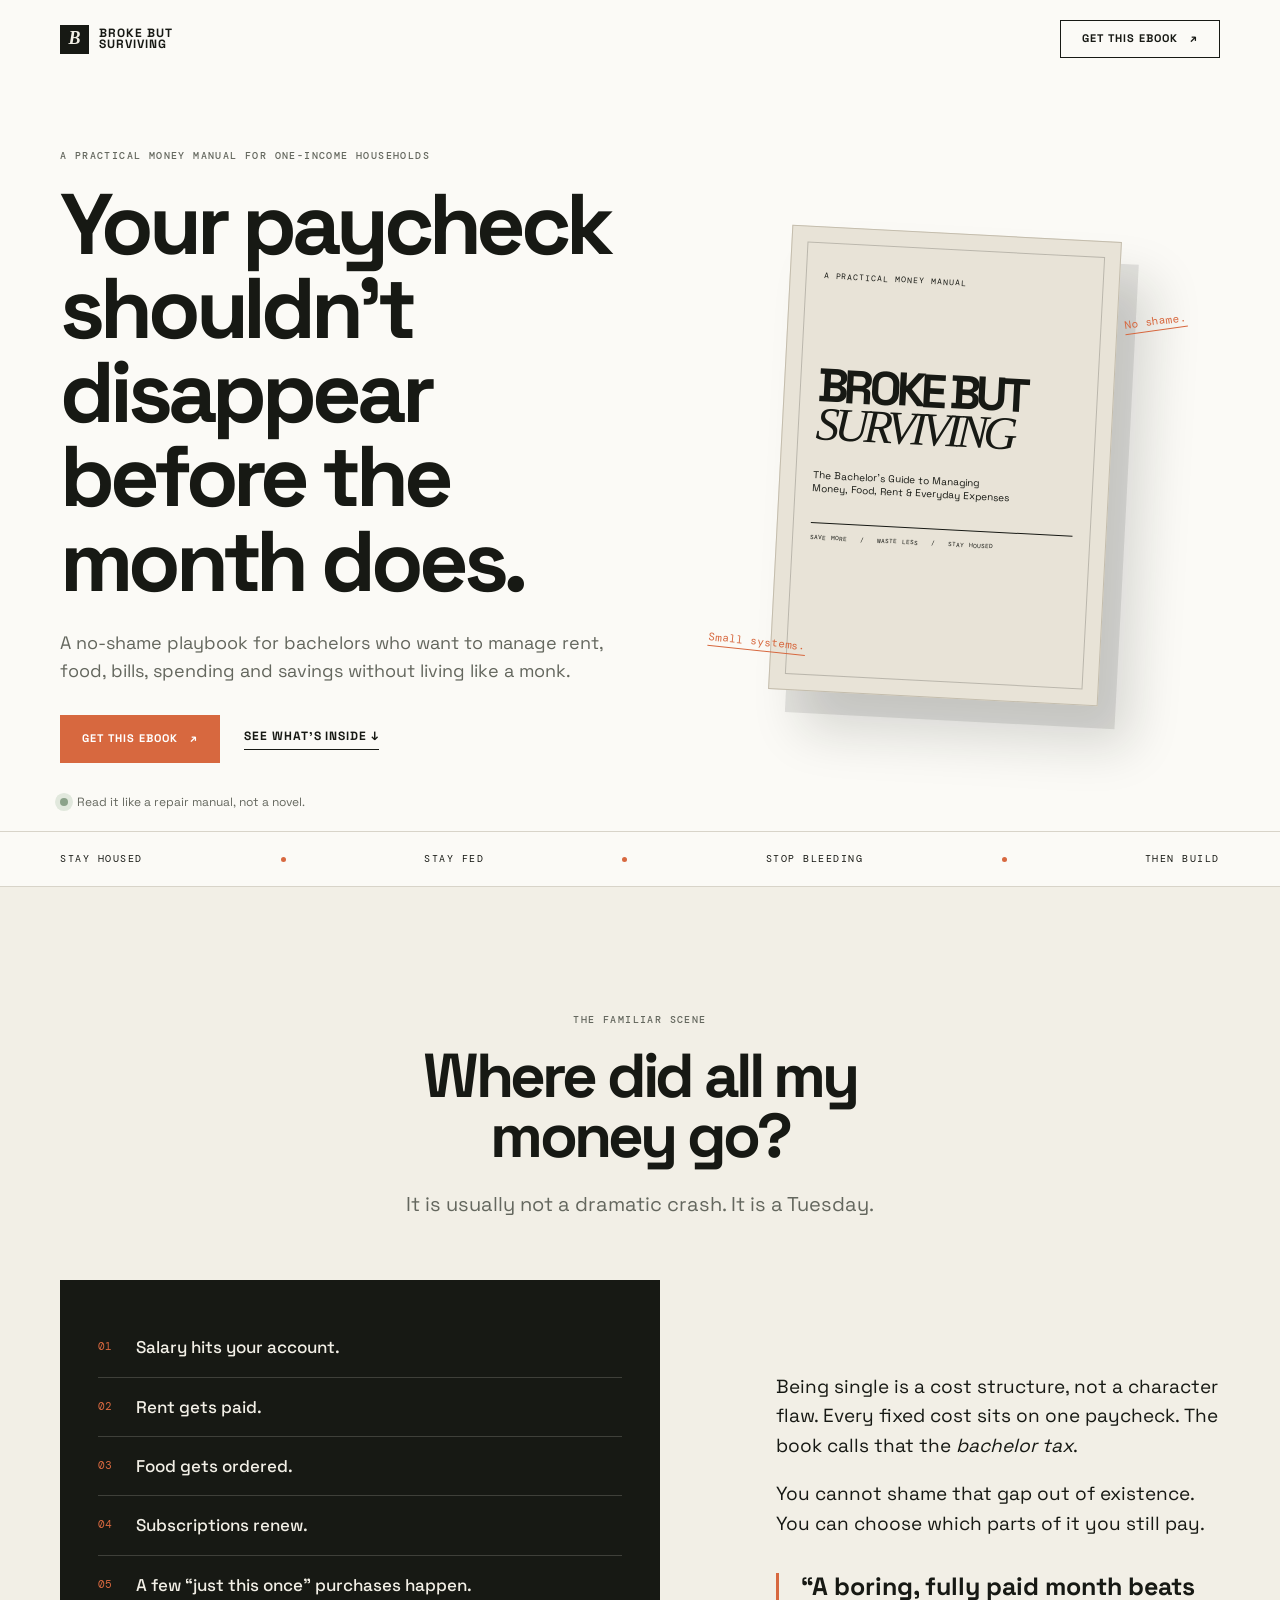
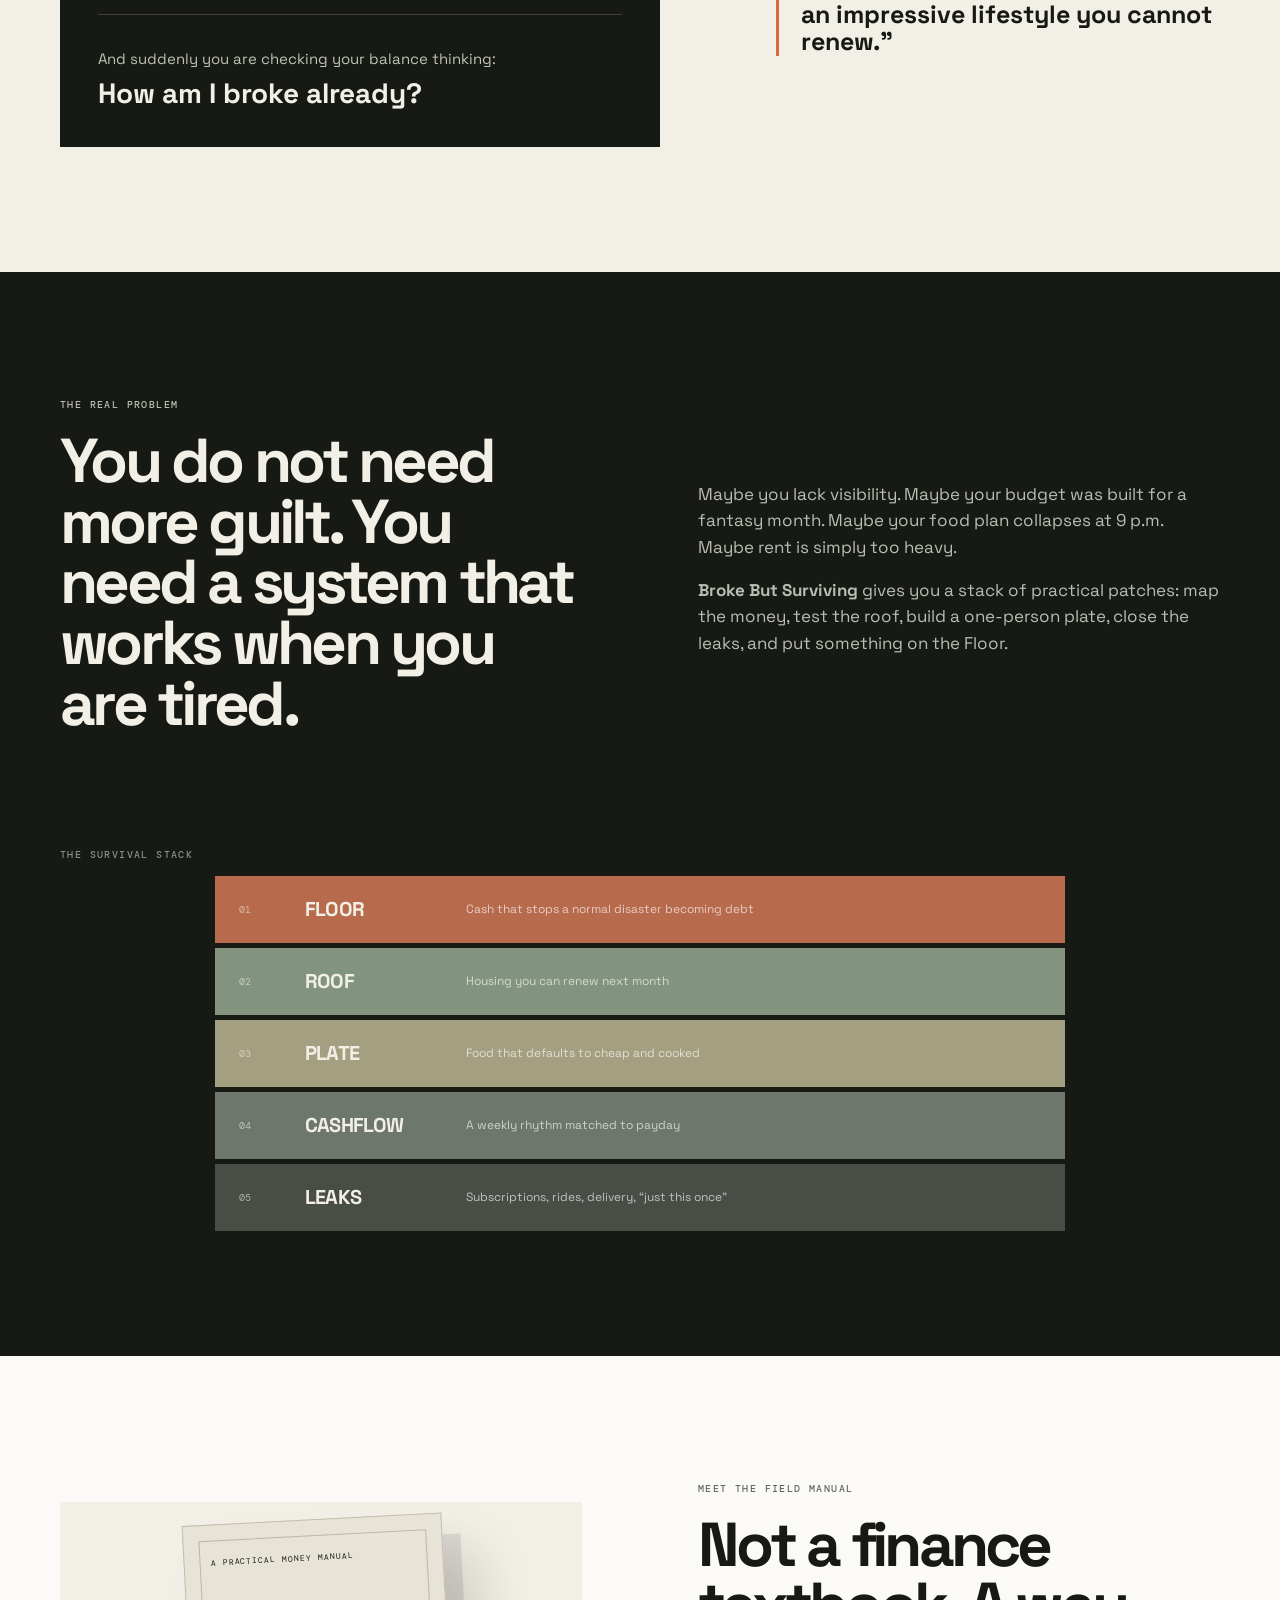
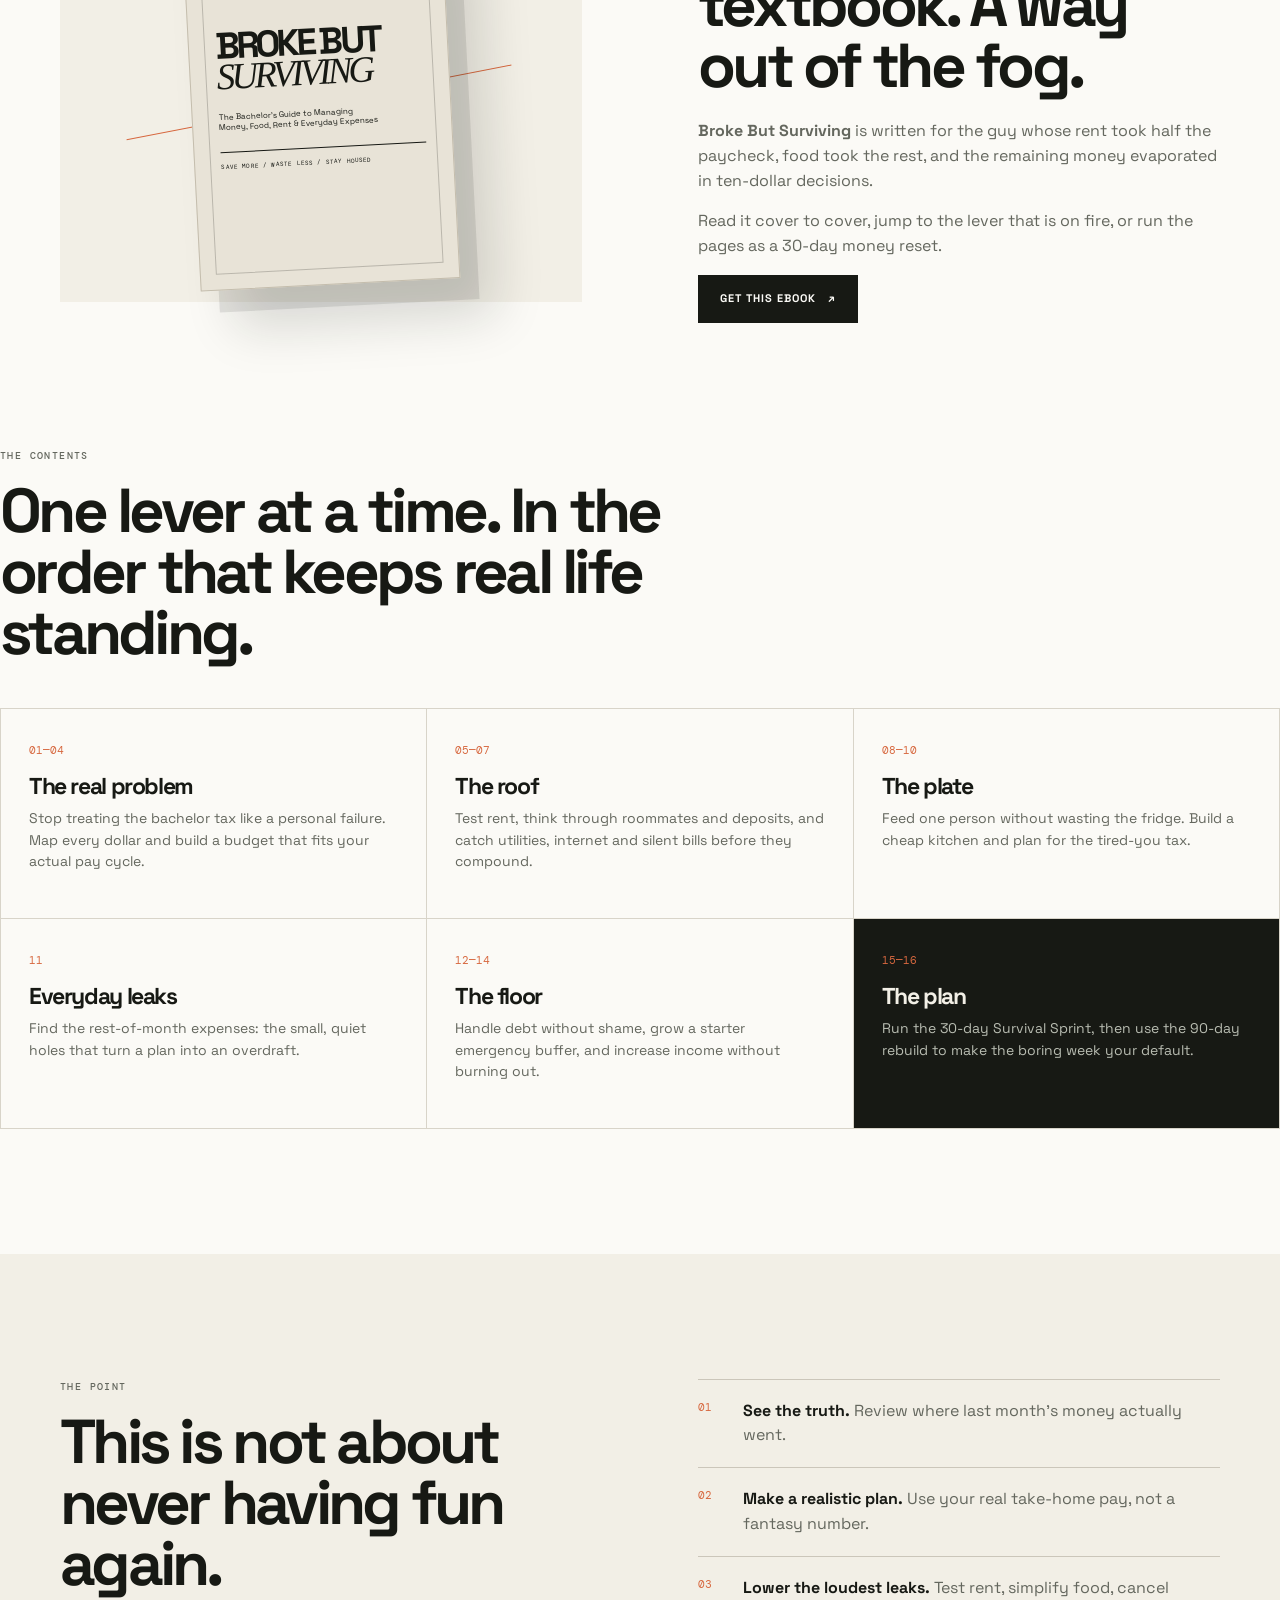
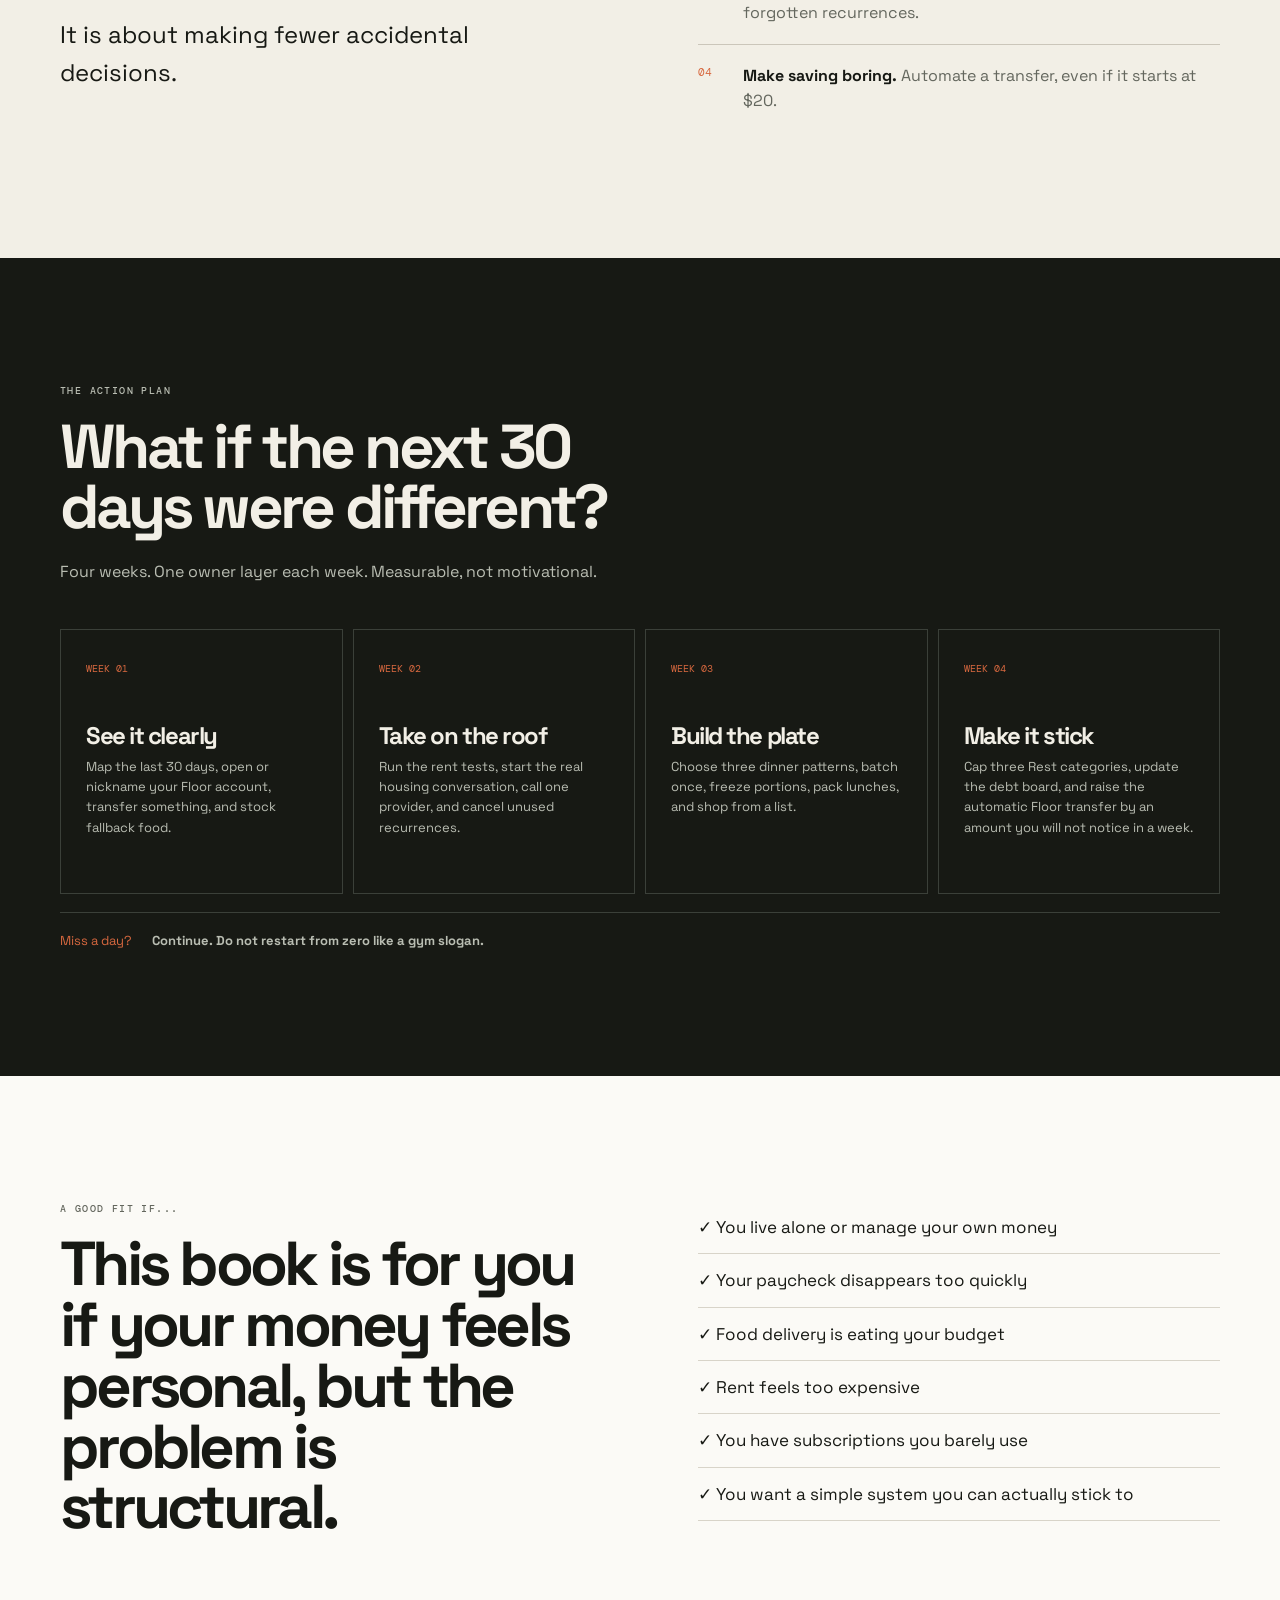
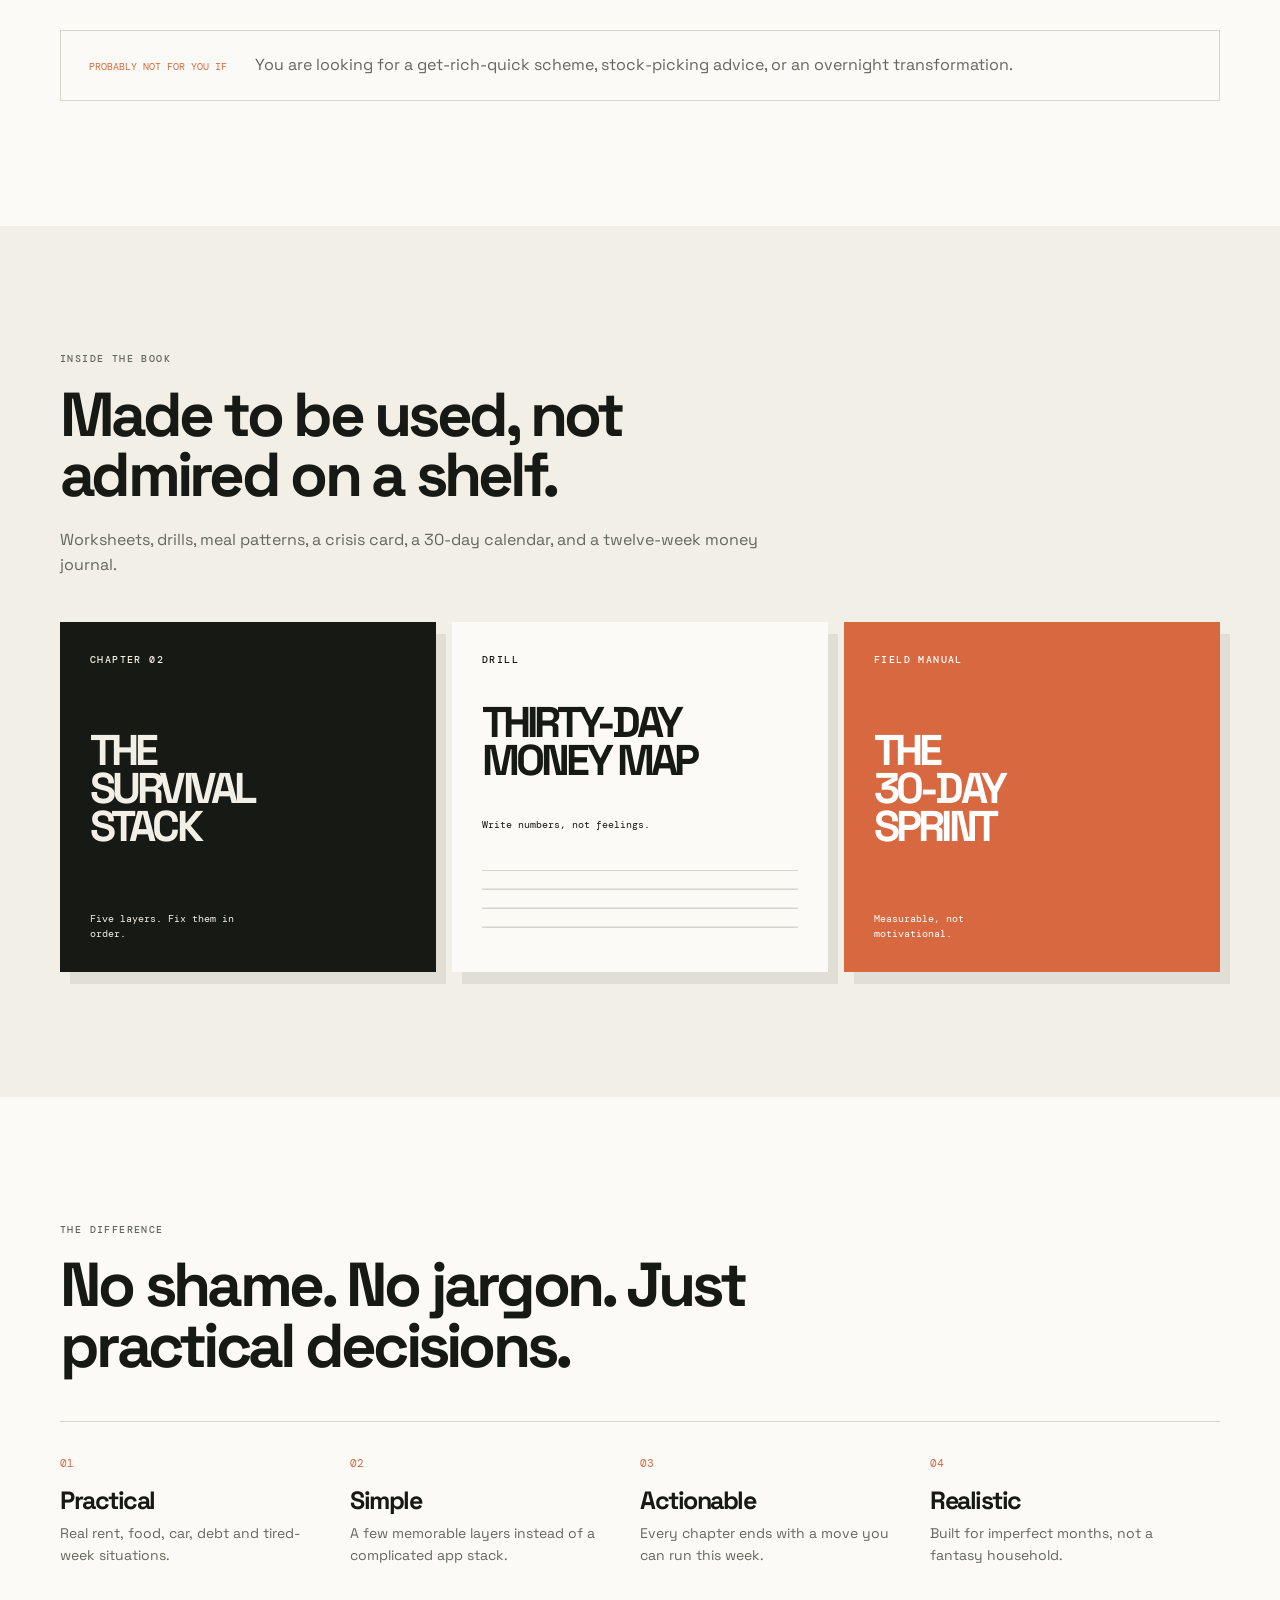
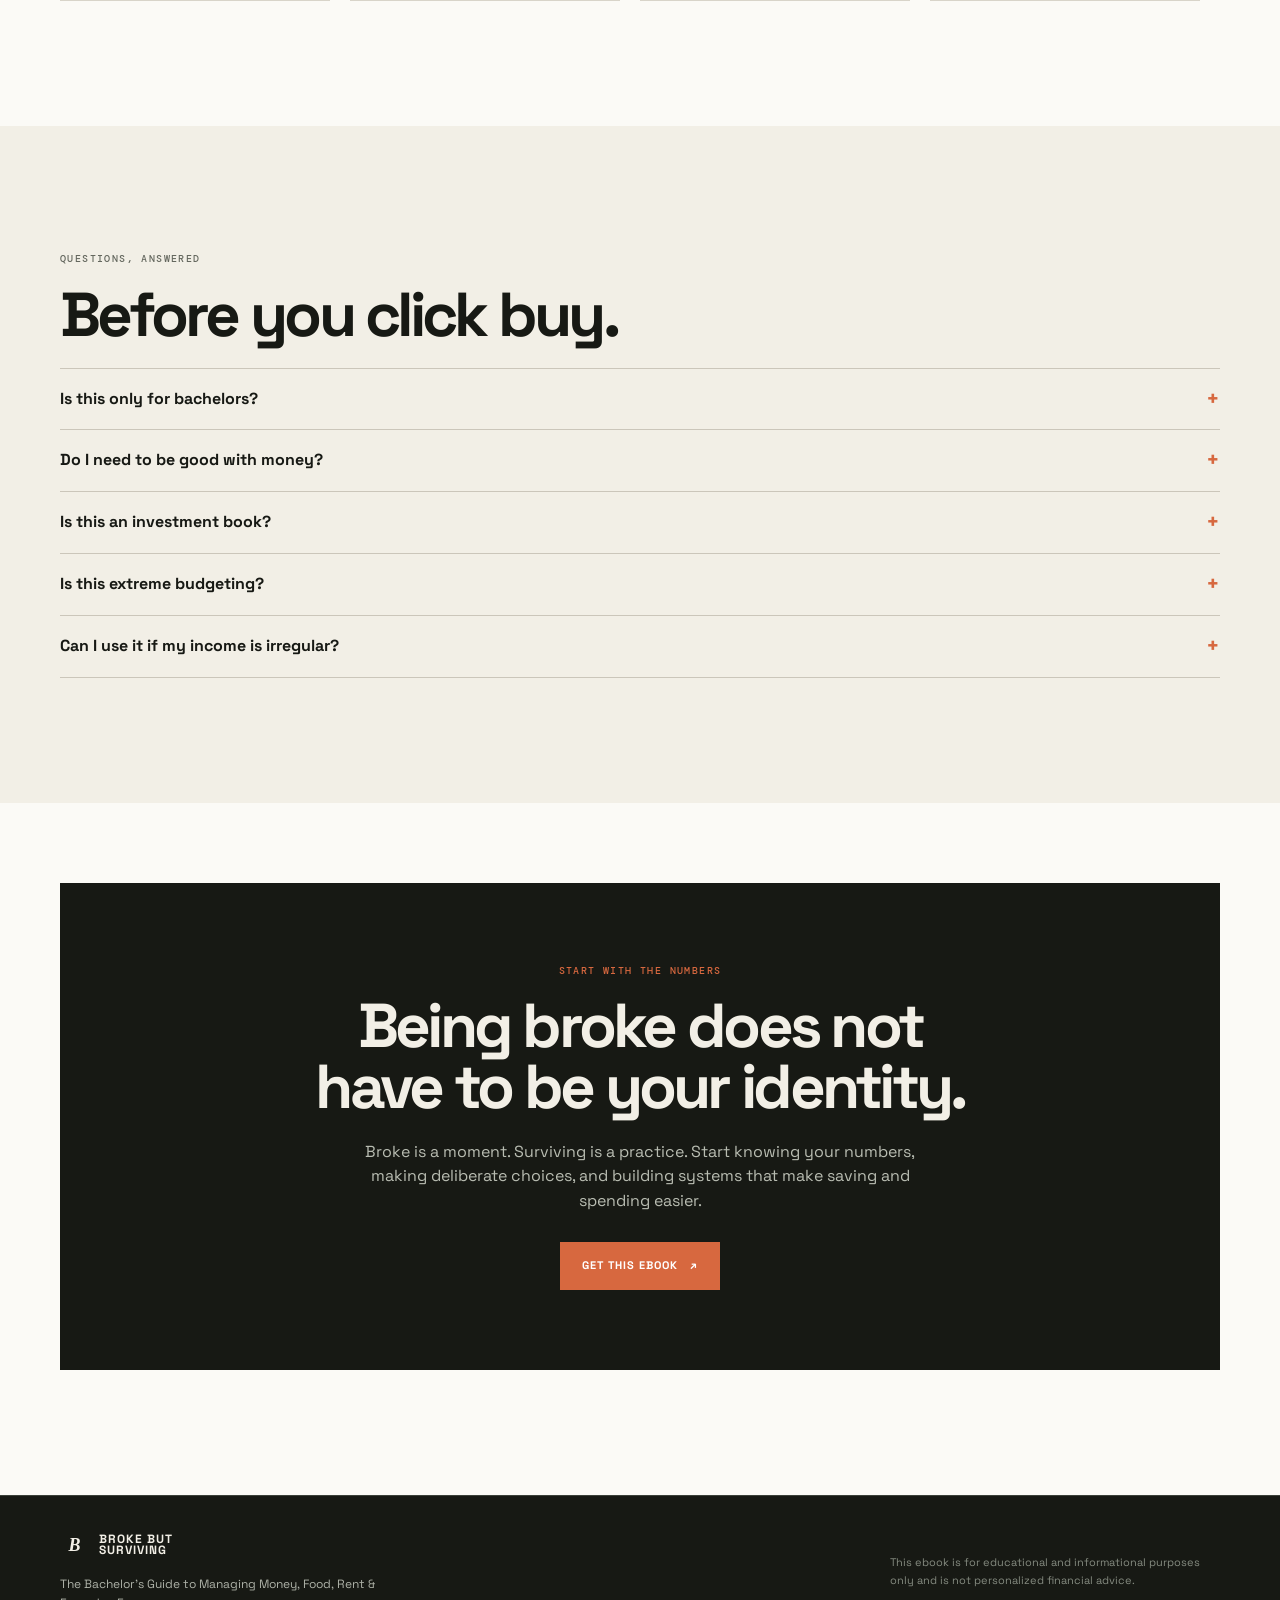
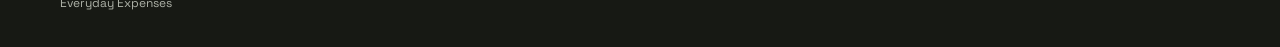
==== index.html @ 757f3dea "Add files via upload" ====
<!doctype html>
<html lang="en">
<head>
  <meta charset="utf-8">
  <meta name="viewport" content="width=device-width, initial-scale=1">
  <title>Broke But Surviving - The Bachelor's Guide to Managing Money</title>
  <meta name="description" content="A practical, no-shame guide to managing rent, food, bills, savings, debt and everyday expenses while living on your own.">
  <meta name="theme-color" content="#161814">
  <link rel="stylesheet" href="style.css">
</head>
<body>
  <a class="skip-link" href="#main">Skip to content</a>
  <header class="site-header">
    <div class="shell nav-wrap">
      <a class="brand" href="#top" aria-label="Broke But Surviving home"><span class="brand-mark">B</span><span>Broke But<br>Surviving</span></a>
      <a class="nav-cta" data-purchase href="PAYMENT_URL_HERE">Get this ebook <span aria-hidden="true">↗</span></a>
    </div>
  </header>

  <main id="main">
    <section class="hero" id="top">
      <div class="shell hero-grid">
        <div class="hero-copy reveal">
          <p class="eyebrow">A practical money manual for one-income households</p>
          <h1>Your paycheck shouldn't disappear before the month does.</h1>
          <p class="hero-lede">A no-shame playbook for bachelors who want to manage rent, food, bills, spending and savings without living like a monk.</p>
          <div class="hero-actions"><a class="button button-primary" data-purchase href="PAYMENT_URL_HERE">Get this ebook <span aria-hidden="true">↗</span></a><a class="text-link" href="#inside">See what's inside <span aria-hidden="true">↓</span></a></div>
          <div class="micro-proof"><span class="dot"></span><span>Read it like a repair manual, not a novel.</span></div>
        </div>
        <div class="hero-art reveal delay-1" aria-label="Broke But Surviving ebook cover mockup">
          <div class="book-cover book-cover-large">
            <div class="cover-kicker">A practical money manual</div><div class="cover-title">BROKE BUT<br><em>SURVIVING</em></div>
            <div class="cover-subtitle">The Bachelor's Guide to Managing<br>Money, Food, Rent & Everyday Expenses</div>
            <div class="cover-rule"></div><div class="cover-footer">SAVE MORE &nbsp; / &nbsp; WASTE LESS &nbsp; / &nbsp; STAY HOUSED</div>
          </div>
          <div class="cover-shadow"></div><span class="art-note note-one">No shame.</span><span class="art-note note-two">Small systems.</span>
        </div>
      </div>
      <div class="hero-ticker"><div class="shell ticker-inner"><span>STAY HOUSED</span><i></i><span>STAY FED</span><i></i><span>STOP BLEEDING</span><i></i><span>THEN BUILD</span></div></div>
    </section>

    <section class="section problem-section" id="problem">
      <div class="shell narrow intro-center reveal"><p class="eyebrow">The familiar scene</p><h2>Where did all my money go?</h2><p>It is usually not a dramatic crash. It is a Tuesday.</p></div>
      <div class="shell problem-grid">
        <div class="scene-card reveal"><div class="scene-line"><span>01</span><strong>Salary hits your account.</strong></div><div class="scene-line"><span>02</span><strong>Rent gets paid.</strong></div><div class="scene-line"><span>03</span><strong>Food gets ordered.</strong></div><div class="scene-line"><span>04</span><strong>Subscriptions renew.</strong></div><div class="scene-line"><span>05</span><strong>A few “just this once” purchases happen.</strong></div><div class="scene-end">And suddenly you are checking your balance thinking:<br><b>How am I broke already?</b></div></div>
        <div class="reveal delay-1 problem-copy"><p>Being single is a cost structure, not a character flaw. Every fixed cost sits on one paycheck. The book calls that the <em>bachelor tax</em>.</p><p>You cannot shame that gap out of existence. You can choose which parts of it you still pay.</p><div class="pull-quote">“A boring, fully paid month beats an impressive lifestyle you cannot renew.”</div></div>
      </div>
    </section>

    <section class="section dark-section">
      <div class="shell two-col align-center"><div class="reveal"><p class="eyebrow accent">The real problem</p><h2>You do not need more guilt. You need a system that works when you are tired.</h2></div><div class="dark-copy reveal delay-1"><p>Maybe you lack visibility. Maybe your budget was built for a fantasy month. Maybe your food plan collapses at 9 p.m. Maybe rent is simply too heavy.</p><p><strong>Broke But Surviving</strong> gives you a stack of practical patches: map the money, test the roof, build a one-person plate, close the leaks, and put something on the Floor.</p></div></div>
      <div class="shell stack-visual reveal"><div class="stack-label">THE SURVIVAL STACK</div><div class="stack-layers"><div class="layer floor"><span>01</span><b>FLOOR</b><small>Cash that stops a normal disaster becoming debt</small></div><div class="layer roof"><span>02</span><b>ROOF</b><small>Housing you can renew next month</small></div><div class="layer plate"><span>03</span><b>PLATE</b><small>Food that defaults to cheap and cooked</small></div><div class="layer cashflow"><span>04</span><b>CASHFLOW</b><small>A weekly rhythm matched to payday</small></div><div class="layer leaks"><span>05</span><b>LEAKS</b><small>Subscriptions, rides, delivery, “just this once”</small></div></div></div>
    </section>

    <section class="section product-section" id="inside">
      <div class="shell two-col product-intro"><div class="book-stage reveal"><div class="book-cover book-cover-medium"><div class="cover-kicker">A practical money manual</div><div class="cover-title">BROKE BUT<br><em>SURVIVING</em></div><div class="cover-subtitle">The Bachelor's Guide to Managing<br>Money, Food, Rent & Everyday Expenses</div><div class="cover-rule"></div><div class="cover-footer">SAVE MORE / WASTE LESS / STAY HOUSED</div></div></div><div class="reveal delay-1"><p class="eyebrow">Meet the field manual</p><h2>Not a finance textbook. A way out of the fog.</h2><p><strong>Broke But Surviving</strong> is written for the guy whose rent took half the paycheck, food took the rest, and the remaining money evaporated in ten-dollar decisions.</p><p>Read it cover to cover, jump to the lever that is on fire, or run the pages as a 30-day money reset.</p><a class="button button-dark" data-purchase href="PAYMENT_URL_HERE">Get this ebook <span aria-hidden="true">↗</span></a></div></div>
      <div class="section-head reveal"><p class="eyebrow">The contents</p><h2>One lever at a time. In the order that keeps real life standing.</h2></div>
      <div class="chapter-grid">
        <article class="chapter-card reveal"><span>01—04</span><h3>The real problem</h3><p>Stop treating the bachelor tax like a personal failure. Map every dollar and build a budget that fits your actual pay cycle.</p></article>
        <article class="chapter-card reveal delay-1"><span>05—07</span><h3>The roof</h3><p>Test rent, think through roommates and deposits, and catch utilities, internet and silent bills before they compound.</p></article>
        <article class="chapter-card reveal"><span>08—10</span><h3>The plate</h3><p>Feed one person without wasting the fridge. Build a cheap kitchen and plan for the tired-you tax.</p></article>
        <article class="chapter-card reveal delay-1"><span>11</span><h3>Everyday leaks</h3><p>Find the rest-of-month expenses: the small, quiet holes that turn a plan into an overdraft.</p></article>
        <article class="chapter-card reveal"><span>12—14</span><h3>The floor</h3><p>Handle debt without shame, grow a starter emergency buffer, and increase income without burning out.</p></article>
        <article class="chapter-card chapter-card-highlight reveal delay-1"><span>15—16</span><h3>The plan</h3><p>Run the 30-day Survival Sprint, then use the 90-day rebuild to make the boring week your default.</p></article>
      </div>
    </section>

    <section class="section value-section">
      <div class="shell two-col"><div class="reveal"><p class="eyebrow">The point</p><h2>This is not about never having fun again.</h2><p class="large-copy">It is about making fewer accidental decisions.</p></div><div class="value-list reveal delay-1"><div><span>01</span><p><b>See the truth.</b> Review where last month’s money actually went.</p></div><div><span>02</span><p><b>Make a realistic plan.</b> Use your real take-home pay, not a fantasy number.</p></div><div><span>03</span><p><b>Lower the loudest leaks.</b> Test rent, simplify food, cancel forgotten recurrences.</p></div><div><span>04</span><p><b>Make saving boring.</b> Automate a transfer, even if it starts at $20.</p></div></div></div>
    </section>

    <section class="section sprint-section" id="sprint"><div class="shell"><div class="section-head light reveal"><p class="eyebrow accent">The action plan</p><h2>What if the next 30 days were different?</h2><p>Four weeks. One owner layer each week. Measurable, not motivational.</p></div><div class="sprint-grid"><div class="sprint-card reveal"><span>WEEK 01</span><h3>See it clearly</h3><p>Map the last 30 days, open or nickname your Floor account, transfer something, and stock fallback food.</p></div><div class="sprint-card reveal delay-1"><span>WEEK 02</span><h3>Take on the roof</h3><p>Run the rent tests, start the real housing conversation, call one provider, and cancel unused recurrences.</p></div><div class="sprint-card reveal"><span>WEEK 03</span><h3>Build the plate</h3><p>Choose three dinner patterns, batch once, freeze portions, pack lunches, and shop from a list.</p></div><div class="sprint-card reveal delay-1"><span>WEEK 04</span><h3>Make it stick</h3><p>Cap three Rest categories, update the debt board, and raise the automatic Floor transfer by an amount you will not notice in a week.</p></div></div><div class="sprint-footer reveal"><span>Miss a day?</span><b>Continue. Do not restart from zero like a gym slogan.</b></div></div></section>

    <section class="section audience-section"><div class="shell two-col"><div class="reveal"><p class="eyebrow">A good fit if...</p><h2>This book is for you if your money feels personal, but the problem is structural.</h2></div><div class="check-list reveal delay-1"><p>✓ You live alone or manage your own money</p><p>✓ Your paycheck disappears too quickly</p><p>✓ Food delivery is eating your budget</p><p>✓ Rent feels too expensive</p><p>✓ You have subscriptions you barely use</p><p>✓ You want a simple system you can actually stick to</p></div></div><div class="shell not-for reveal"><span>Probably not for you if</span><p>You are looking for a get-rich-quick scheme, stock-picking advice, or an overnight transformation.</p></div></section>

    <section class="section showcase-section"><div class="shell"><div class="section-head reveal"><p class="eyebrow">Inside the book</p><h2>Made to be used, not admired on a shelf.</h2><p>Worksheets, drills, meal patterns, a crisis card, a 30-day calendar, and a twelve-week money journal.</p></div><div class="page-preview-grid"><div class="page-preview preview-dark reveal"><span class="preview-label">CHAPTER 02</span><strong>THE<br>SURVIVAL<br>STACK</strong><small>Five layers. Fix them in order.</small></div><div class="page-preview preview-cream reveal delay-1"><span class="preview-label">DRILL</span><strong>THIRTY-DAY<br>MONEY MAP</strong><small>Write numbers, not feelings.</small><div class="fake-lines"></div></div><div class="page-preview preview-orange reveal"><span class="preview-label">FIELD MANUAL</span><strong>THE<br>30-DAY<br>SPRINT</strong><small>Measurable, not motivational.</small></div></div></div></section>

    <section class="section difference-section"><div class="shell"><div class="section-head reveal"><p class="eyebrow">The difference</p><h2>No shame. No jargon. Just practical decisions.</h2></div><div class="difference-grid"><div class="difference-card reveal"><span>01</span><h3>Practical</h3><p>Real rent, food, car, debt and tired-week situations.</p></div><div class="difference-card reveal delay-1"><span>02</span><h3>Simple</h3><p>A few memorable layers instead of a complicated app stack.</p></div><div class="difference-card reveal"><span>03</span><h3>Actionable</h3><p>Every chapter ends with a move you can run this week.</p></div><div class="difference-card reveal delay-1"><span>04</span><h3>Realistic</h3><p>Built for imperfect months, not a fantasy household.</p></div></div></div></section>

    <section class="section faq-section" id="faq"><div class="shell faq-grid"><div class="reveal"><p class="eyebrow">Questions, answered</p><h2>Before you click buy.</h2></div><div class="faq-list reveal delay-1"><details><summary>Is this only for bachelors?</summary><p>The title is for the reader who asked for that frame, but the math is for anyone managing one income and one-person food waste.</p></details><details><summary>Do I need to be good with money?</summary><p>No. The book starts with the opposite assumption: you need visibility, a workable system, and a few repeatable moves.</p></details><details><summary>Is this an investment book?</summary><p>No. It focuses on everyday money management: housing, food, cashflow, debt, savings and practical income levers.</p></details><details><summary>Is this extreme budgeting?</summary><p>No. The goal is not to become a monk. It is to stop bleeding money and build a boring, fully paid month.</p></details><details><summary>Can I use it if my income is irregular?</summary><p>The book includes a method for mapping the last 90 days and budgeting the next month on the lowest of those months.</p></details></div></div></section>

    <section class="section final-cta"><div class="shell final-box reveal"><p class="eyebrow accent">Start with the numbers</p><h2>Being broke does not have to be your identity.</h2><p>Broke is a moment. Surviving is a practice. Start knowing your numbers, making deliberate choices, and building systems that make saving and spending easier.</p><a class="button button-primary" data-purchase href="PAYMENT_URL_HERE">Get this ebook <span aria-hidden="true">↗</span></a></div></section>
  </main>
  <footer class="site-footer"><div class="shell footer-inner"><div><div class="brand footer-brand"><span class="brand-mark">B</span><span>Broke But<br>Surviving</span></div><p>The Bachelor's Guide to Managing Money, Food, Rent & Everyday Expenses</p></div><p class="disclaimer">This ebook is for educational and informational purposes only and is not personalized financial advice.</p></div></footer>
  <div class="mobile-buy"><a data-purchase href="PAYMENT_URL_HERE">Get this ebook <span aria-hidden="true">↗</span></a></div>
  <script src="script.js"></script>
</body>
</html>
---- style.css ----
@import url('https://fonts.googleapis.com/css2?family=DM+Mono:wght@400;500&family=Space+Grotesk:wght@400;500;600;700&display=swap');
:root{--ink:#171914;--muted:#64675e;--cream:#f2efe6;--paper:#fbfaf6;--orange:#d7683f;--green:#8ba28a;--line:#d8d4c9;--max:1160px}*{box-sizing:border-box}html{scroll-behavior:smooth}body{margin:0;background:var(--paper);color:var(--ink);font-family:'Space Grotesk',Arial,sans-serif;line-height:1.55;overflow-x:hidden}a{color:inherit;text-decoration:none}.shell{width:min(var(--max),calc(100% - 40px));margin:auto}.narrow{max-width:800px}.site-header{position:relative;z-index:10;padding:20px 0;background:var(--paper)}.nav-wrap,.footer-inner{display:flex;align-items:center;justify-content:space-between;gap:20px}.brand{display:inline-flex;align-items:center;gap:10px;font-weight:700;font-size:12px;line-height:.95;letter-spacing:.08em;text-transform:uppercase}.brand-mark{display:grid;place-items:center;width:29px;height:29px;background:var(--ink);color:var(--cream);font-family:Georgia,serif;font-size:18px;font-style:italic;letter-spacing:0}.nav-cta,.button{display:inline-flex;align-items:center;justify-content:center;gap:12px;border:1px solid var(--ink);font-weight:700;text-transform:uppercase;letter-spacing:.09em;font-size:11px;min-height:48px;padding:0 21px;transition:transform .2s,background .2s,color .2s}.nav-cta:hover,.button:hover{transform:translateY(-2px)}.nav-cta{min-height:38px}.button-primary{background:var(--orange);border-color:var(--orange);color:#fff}.button-dark{background:var(--ink);color:var(--paper);border-color:var(--ink)}.text-link{font-size:12px;font-weight:700;text-transform:uppercase;letter-spacing:.08em;border-bottom:1px solid var(--ink);padding-bottom:4px}.eyebrow,.preview-label,.stack-label{font-family:'DM Mono',monospace;text-transform:uppercase;letter-spacing:.14em;font-size:10px;font-weight:500}.eyebrow{color:var(--muted);margin:0 0 18px}.accent{color:var(--orange)}h1,h2,h3,p{margin-top:0}h1,h2,h3{font-weight:700;letter-spacing:-.06em;line-height:.98}h1{font-size:clamp(48px,7vw,86px);max-width:730px;margin-bottom:26px}h2{font-size:clamp(36px,5vw,62px);margin-bottom:22px}h3{font-size:23px;margin:14px 0 10px}p{color:var(--muted)}.hero{padding:70px 0 0;background:var(--paper)}.hero-grid{display:grid;grid-template-columns:1.05fr .95fr;align-items:center;min-height:625px}.hero-lede{font-size:18px;max-width:560px;margin-bottom:30px}.hero-actions{display:flex;align-items:center;gap:24px;flex-wrap:wrap}.micro-proof{display:flex;align-items:center;gap:9px;margin-top:30px;color:var(--muted);font-size:12px}.dot{width:8px;height:8px;background:var(--green);border-radius:50%;box-shadow:0 0 0 5px #e1e8dd}.hero-art{position:relative;min-height:520px;display:grid;place-items:center}.book-cover{position:relative;overflow:hidden;background:#e8e3d7;color:var(--ink);box-shadow:18px 22px 0 rgba(23,25,20,.1),34px 39px 50px rgba(23,25,20,.15);border:1px solid #c4bdad}.book-cover:before{content:"";position:absolute;inset:15px;border:1px solid rgba(23,25,20,.22);pointer-events:none}.book-cover-large{width:330px;height:465px;padding:42px 33px;transform:rotate(3deg)}.book-cover-medium{width:260px;height:366px;padding:31px 26px;transform:rotate(-3deg)}.cover-kicker{font-family:'DM Mono',monospace;text-transform:uppercase;font-size:8px;letter-spacing:.12em}.cover-title{font-weight:700;font-size:47px;line-height:.8;letter-spacing:-.1em;margin-top:86px}.book-cover-medium .cover-title{font-size:37px;margin-top:64px}.cover-title em{font-family:Georgia,serif;font-weight:400;letter-spacing:-.1em}.cover-subtitle{font-size:10px;line-height:1.3;margin-top:25px}.book-cover-medium .cover-subtitle{font-size:8px;margin-top:20px}.cover-rule{height:1px;background:var(--ink);margin-top:28px}.book-cover-medium .cover-rule{margin-top:20px}.cover-footer{font-family:'DM Mono',monospace;font-size:6px;letter-spacing:.03em;margin-top:10px}.art-note{position:absolute;font-family:'DM Mono',monospace;color:var(--orange);font-size:11px;border-bottom:1px solid var(--orange);transform:rotate(-8deg)}.note-one{top:18%;right:6%}.note-two{bottom:17%;left:7%;transform:rotate(6deg)}.hero-ticker{border-top:1px solid var(--line);border-bottom:1px solid var(--line);margin-top:20px}.ticker-inner{min-height:54px;display:flex;align-items:center;justify-content:space-between;font-family:'DM Mono',monospace;font-size:10px;letter-spacing:.15em}.ticker-inner i{width:5px;height:5px;background:var(--orange);border-radius:50%}.section{padding:125px 0}.problem-section{background:var(--cream)}.intro-center{text-align:center}.intro-center h2{max-width:600px;margin-left:auto;margin-right:auto}.intro-center>p:last-child{font-size:20px}.problem-grid{display:grid;grid-template-columns:1.15fr .85fr;gap:10%;align-items:center;margin-top:60px}.scene-card{background:var(--ink);color:var(--cream);padding:38px}.scene-line{display:flex;gap:24px;padding:16px 0;border-bottom:1px solid rgba(242,239,230,.18);font-size:17px}.scene-line span{color:var(--orange);font-family:'DM Mono',monospace;font-size:11px;padding-top:4px}.scene-line strong{font-weight:500}.scene-end{padding-top:32px;font-size:15px;color:#bfc3b7}.scene-end b{font-size:28px;line-height:1.1;color:var(--cream);display:inline-block;margin-top:8px}.problem-copy{font-size:19px}.problem-copy p{color:var(--ink)}.pull-quote{border-left:3px solid var(--orange);padding-left:22px;font-size:25px;line-height:1.1;font-weight:700;margin-top:35px}.dark-section,.sprint-section{background:var(--ink);color:var(--cream)}.dark-section p,.sprint-section p{color:#b9bdb2}.two-col{display:grid;grid-template-columns:1fr 1fr;gap:10%;}.align-center{align-items:center}.dark-section h2,.sprint-section h2{max-width:600px}.dark-copy{font-size:17px}.stack-visual{margin-top:90px}.stack-label{color:#899084;margin-bottom:14px}.stack-layers{max-width:850px;margin:auto}.layer{display:grid;grid-template-columns:50px 145px 1fr;align-items:center;gap:16px;padding:18px 24px;margin-top:5px;color:var(--cream)}.layer span{font-family:'DM Mono',monospace;font-size:10px;opacity:.6}.layer b{font-size:20px;letter-spacing:-.04em}.layer small{font-size:12px;color:rgba(255,255,255,.66)}.floor{background:#b86a4d}.roof{background:#82937e}.plate{background:#a59f81}.cashflow{background:#6d776c}.leaks{background:#484d46}.product-section{background:var(--paper)}.product-intro{align-items:center;margin-bottom:125px}.book-stage{min-height:400px;display:grid;place-items:center;background:var(--cream);position:relative}.book-stage:before{content:"";position:absolute;width:75%;height:1px;background:var(--orange);top:50%;left:12%;transform:rotate(-11deg)}.section-head{max-width:700px;margin-bottom:44px}.chapter-grid{display:grid;grid-template-columns:repeat(3,1fr);border-top:1px solid var(--line);border-left:1px solid var(--line)}.chapter-card{padding:28px;border-right:1px solid var(--line);border-bottom:1px solid var(--line);min-height:210px}.chapter-card>span,.difference-card>span{font-family:'DM Mono',monospace;color:var(--orange);font-size:11px}.chapter-card p{font-size:14px}.chapter-card-highlight{background:var(--ink);color:var(--cream)}.chapter-card-highlight p{color:#b9bdb2}.value-section{background:var(--cream)}.large-copy{font-size:24px;color:var(--ink)}.value-list>div{display:grid;grid-template-columns:45px 1fr;border-top:1px solid #cbc6ba;padding:19px 0}.value-list span{color:var(--orange);font-family:'DM Mono',monospace;font-size:11px}.value-list p{margin:0}.value-list b{color:var(--ink)}.section-head.light p{color:#b9bdb2}.sprint-grid{display:grid;grid-template-columns:repeat(4,1fr);gap:10px}.sprint-card{border:1px solid #3b4039;padding:25px;min-height:265px}.sprint-card span{color:var(--orange);font-family:'DM Mono',monospace;font-size:10px}.sprint-card h3{font-size:24px;margin-top:44px}.sprint-card p{font-size:13px}.sprint-footer{margin-top:18px;border-top:1px solid #3b4039;padding-top:18px;display:flex;gap:20px;font-size:13px;color:#b9bdb2}.sprint-footer span{color:var(--orange)}.audience-section{background:var(--paper)}.check-list p{color:var(--ink);border-bottom:1px solid var(--line);padding:13px 0;margin:0;font-size:17px}.not-for{margin-top:70px;border:1px solid var(--line);padding:22px 28px;display:flex;gap:28px;align-items:baseline}.not-for span{font-family:'DM Mono',monospace;color:var(--orange);font-size:10px;text-transform:uppercase;white-space:nowrap}.not-for p{margin:0}.showcase-section{background:var(--cream)}.page-preview-grid{display:grid;grid-template-columns:repeat(3,1fr);gap:16px}.page-preview{min-height:350px;padding:30px;display:flex;flex-direction:column;justify-content:space-between;box-shadow:10px 12px 0 rgba(23,25,20,.08)}.preview-dark{background:var(--ink);color:var(--cream)}.preview-cream{background:var(--paper)}.preview-orange{background:var(--orange);color:#fff}.page-preview strong{font-size:43px;line-height:.88;letter-spacing:-.09em}.page-preview small{font-family:'DM Mono',monospace;font-size:10px;max-width:170px}.fake-lines{height:72px;border-top:1px solid var(--line);background:repeating-linear-gradient(to bottom,transparent 0 17px,var(--line) 18px 19px)}.difference-section{background:var(--paper)}.difference-grid{display:grid;grid-template-columns:repeat(4,1fr);border-top:1px solid var(--line)}.difference-card{padding:28px 20px 20px 0;border-bottom:1px solid var(--line);margin-right:20px}.difference-card h3{font-size:25px}.difference-card p{font-size:14px}.faq-section{background:var(--cream)}.faq-list details{border-top:1px solid #cbc6ba;padding:18px 0}.faq-list details:last-child{border-bottom:1px solid #cbc6ba}.faq-list summary{cursor:pointer;font-weight:700;list-style:none;padding-right:25px;position:relative}.faq-list summary::-webkit-details-marker{display:none}.faq-list summary:after{content:'+';position:absolute;right:0;color:var(--orange);font-size:22px;top:-6px}.faq-list details[open] summary:after{content:'−'}.faq-list details p{font-size:14px;max-width:600px;margin:12px 0 0}.final-cta{background:var(--paper);padding-top:80px}.final-box{background:var(--ink);color:var(--cream);padding:80px 10%;text-align:center}.final-box h2{max-width:700px;margin:0 auto 22px}.final-box p:not(.eyebrow){max-width:570px;margin:0 auto 28px;color:#b9bdb2}.site-footer{background:var(--ink);color:var(--cream);border-top:1px solid #3b4039;padding:35px 0}.footer-brand{margin-bottom:15px}.footer-inner>div>p{max-width:360px;font-size:12px;margin:0;color:#aeb2a8}.disclaimer{font-size:11px!important;max-width:330px!important;color:#858b80!important;margin:0!important}.mobile-buy{display:none}.thank-you-page{background:var(--ink);color:var(--cream)}.thank-you-main{min-height:calc(100vh - 110px);display:grid;place-items:center;padding:70px 0}.thank-you-grid{display:grid;grid-template-columns:1fr 1fr;align-items:center;gap:12%}.thank-copy h1{font-size:clamp(48px,7vw,85px);margin-top:60px}.thank-copy .hero-lede{color:#b9bdb2}.download-note{font-size:12px;color:#858b80!important;margin-top:18px}.thank-art{display:grid;place-items:center}.thank-you-page .book-cover{box-shadow:18px 22px 0 rgba(0,0,0,.2),34px 39px 50px rgba(0,0,0,.35)}.skip-link{position:absolute;left:-999px}.skip-link:focus{left:10px;top:10px;background:var(--orange);color:#fff;padding:10px;z-index:20}.reveal{opacity:0;transform:translateY(18px);transition:opacity .7s ease,transform .7s ease}.reveal.is-visible{opacity:1;transform:none}.delay-1{transition-delay:.12s}@media(max-width:800px){.shell{width:min(var(--max),calc(100% - 28px))}.site-header{padding:16px 0}.nav-cta{font-size:9px;padding:0 12px;min-height:34px}.hero{padding-top:40px}.hero-grid,.two-col,.problem-grid,.thank-you-grid{grid-template-columns:1fr;gap:50px}.hero-grid{min-height:0}.hero-copy{order:0}.hero-art{min-height:440px;order:1}.book-cover-large{width:270px;height:380px;padding:34px 28px}.book-cover-large .cover-title{font-size:39px;margin-top:66px}.ticker-inner{font-size:8px;gap:11px;overflow:hidden;white-space:nowrap}.ticker-inner i{flex:0 0 4px}.section{padding:82px 0}.problem-grid{margin-top:40px}.scene-card{padding:22px}.scene-line{gap:15px;font-size:14px}.scene-end b{font-size:24px}.dark-section .two-col{gap:25px}.stack-visual{margin-top:60px}.layer{grid-template-columns:26px 95px 1fr;gap:9px;padding:14px 12px}.layer b{font-size:15px}.layer small{font-size:10px;line-height:1.2}.product-intro{margin-bottom:85px}.book-stage{min-height:390px}.chapter-grid{grid-template-columns:1fr}.chapter-card{min-height:0}.value-list{margin-top:10px}.sprint-grid{grid-template-columns:1fr 1fr}.sprint-card{min-height:240px;padding:18px}.sprint-card h3{font-size:20px;margin-top:32px}.sprint-footer{display:block}.page-preview-grid{grid-template-columns:1fr}.page-preview{min-height:270px}.difference-grid{grid-template-columns:1fr 1fr}.difference-card{min-height:155px}.not-for{display:block}.not-for span{display:block;margin-bottom:10px}.final-box{padding:55px 25px}.mobile-buy{display:block;position:fixed;z-index:9;bottom:0;left:0;right:0;padding:10px 14px;background:rgba(23,25,20,.94);backdrop-filter:blur(9px)}.mobile-buy a{display:flex;align-items:center;justify-content:center;background:var(--orange);color:#fff;min-height:48px;font-size:11px;font-weight:700;text-transform:uppercase;letter-spacing:.1em}.thank-you-main{min-height:0;padding:55px 0 80px}.thank-copy h1{margin-top:50px}.thank-art{order:-1}.thank-you-page .book-cover-medium{width:230px;height:324px}.thank-you-page .site-footer .footer-inner{display:block}.thank-you-page .disclaimer{margin-top:20px!important}}@media(max-width:420px){h1{font-size:47px}.hero-lede{font-size:16px}.hero-actions{gap:18px}.button{width:100%}.hero-actions .text-link{margin:auto}.sprint-grid{grid-template-columns:1fr}.difference-grid{grid-template-columns:1fr}.difference-card{margin-right:0}.cover-title{font-size:35px}}
@media(prefers-reduced-motion:reduce){html{scroll-behavior:auto}.reveal{opacity:1;transform:none;transition:none}.button,.nav-cta{transition:none}}
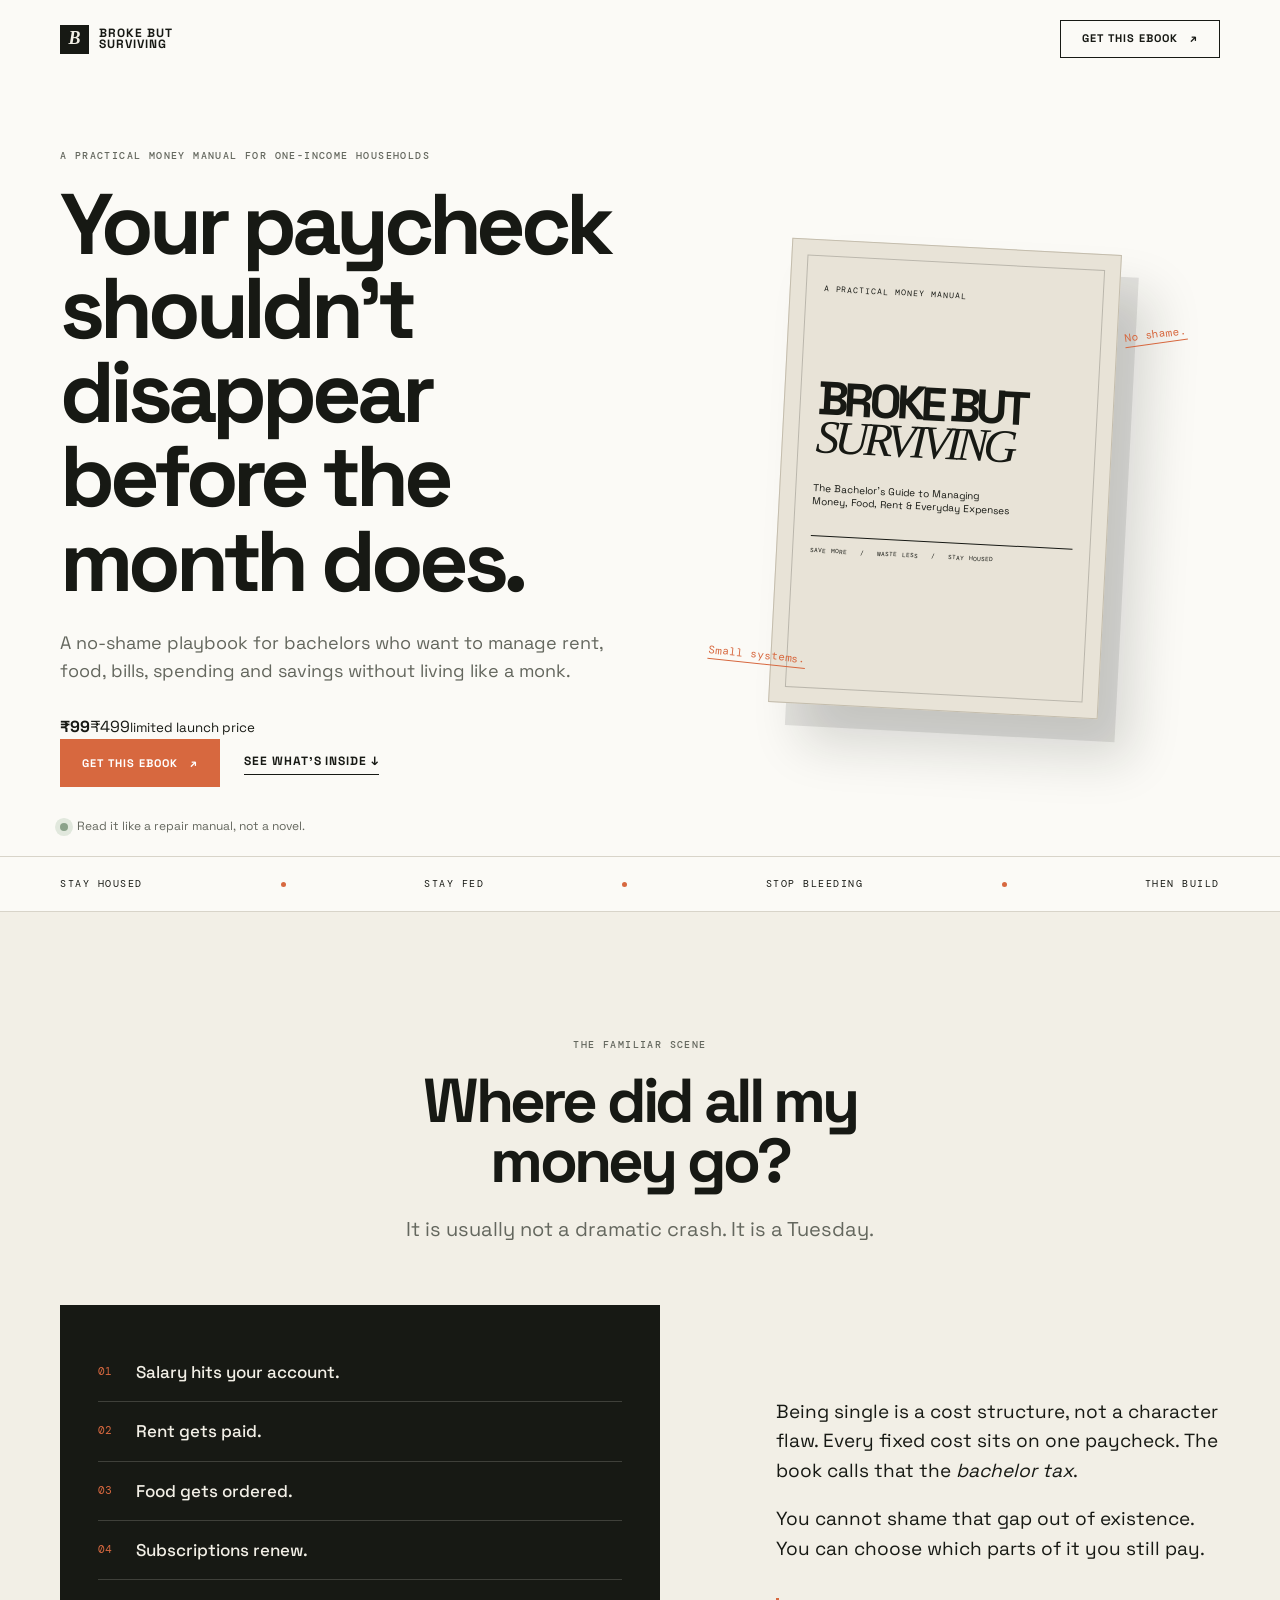
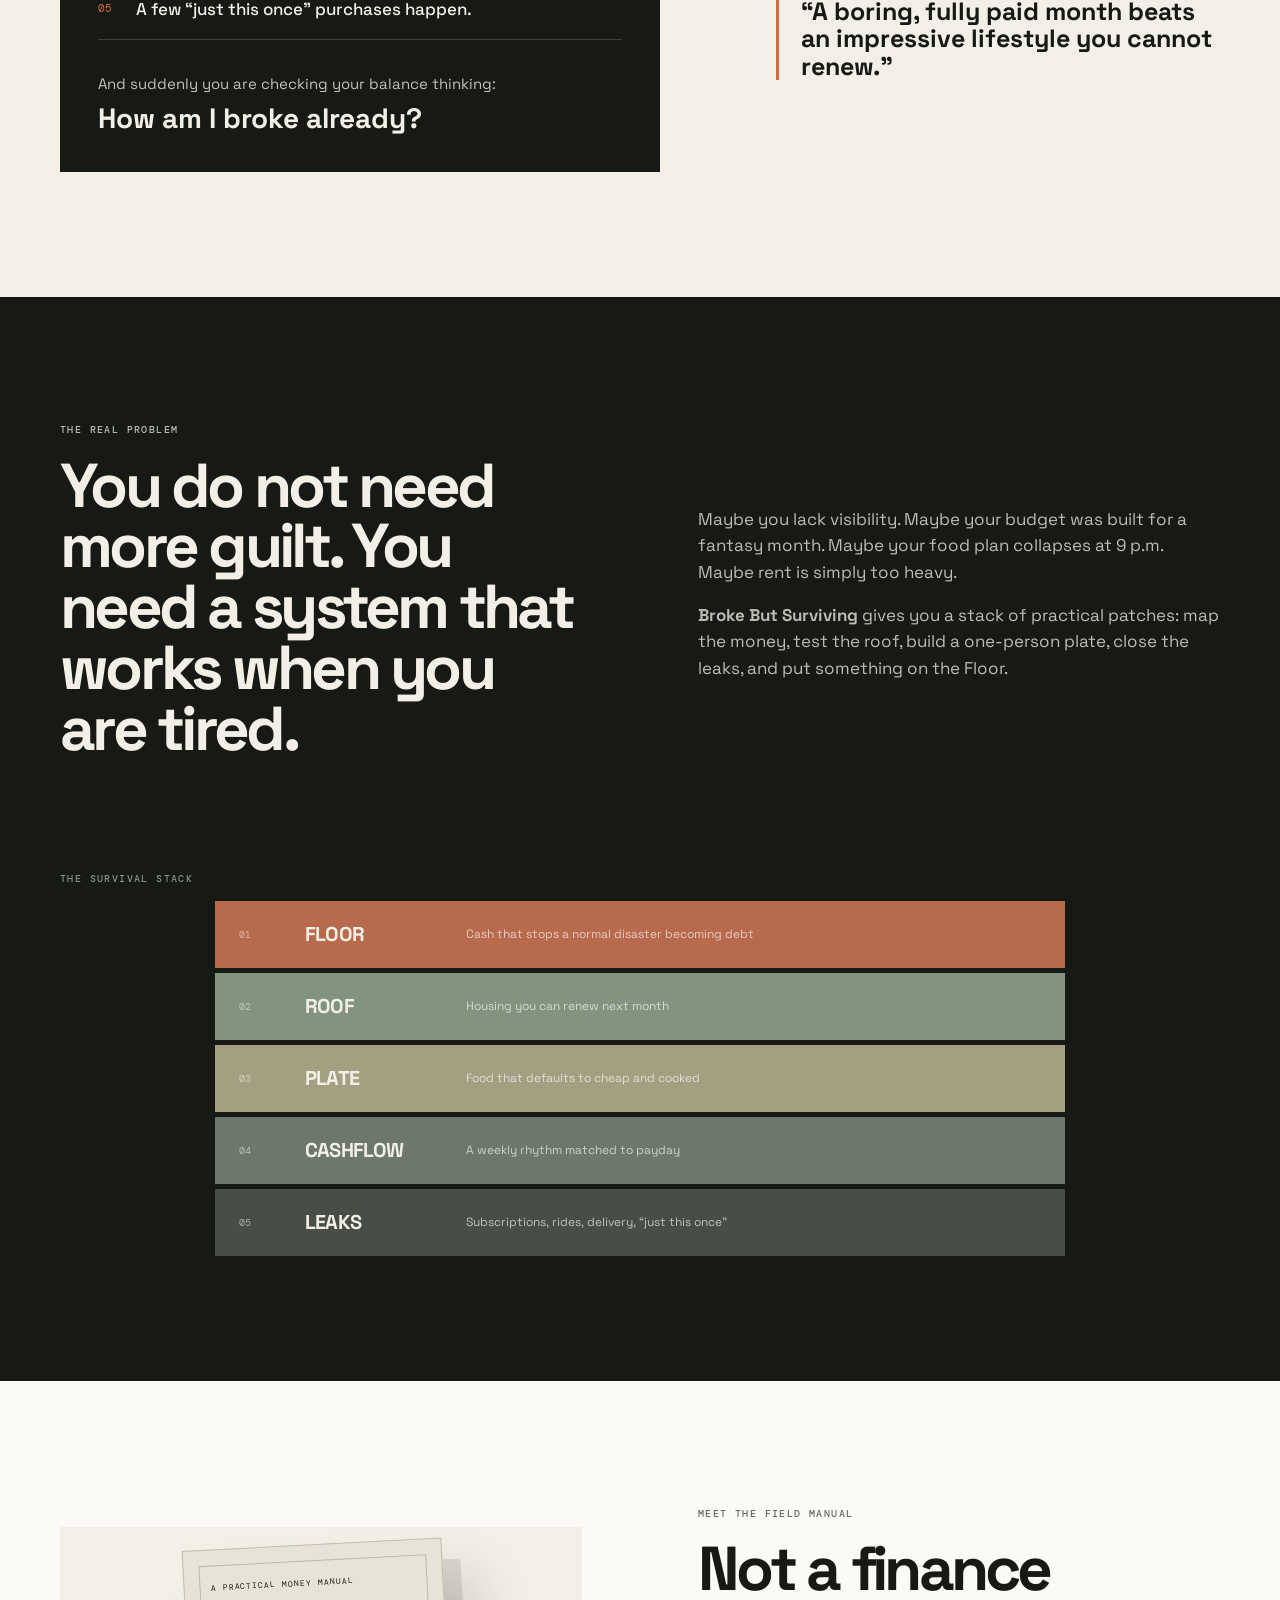
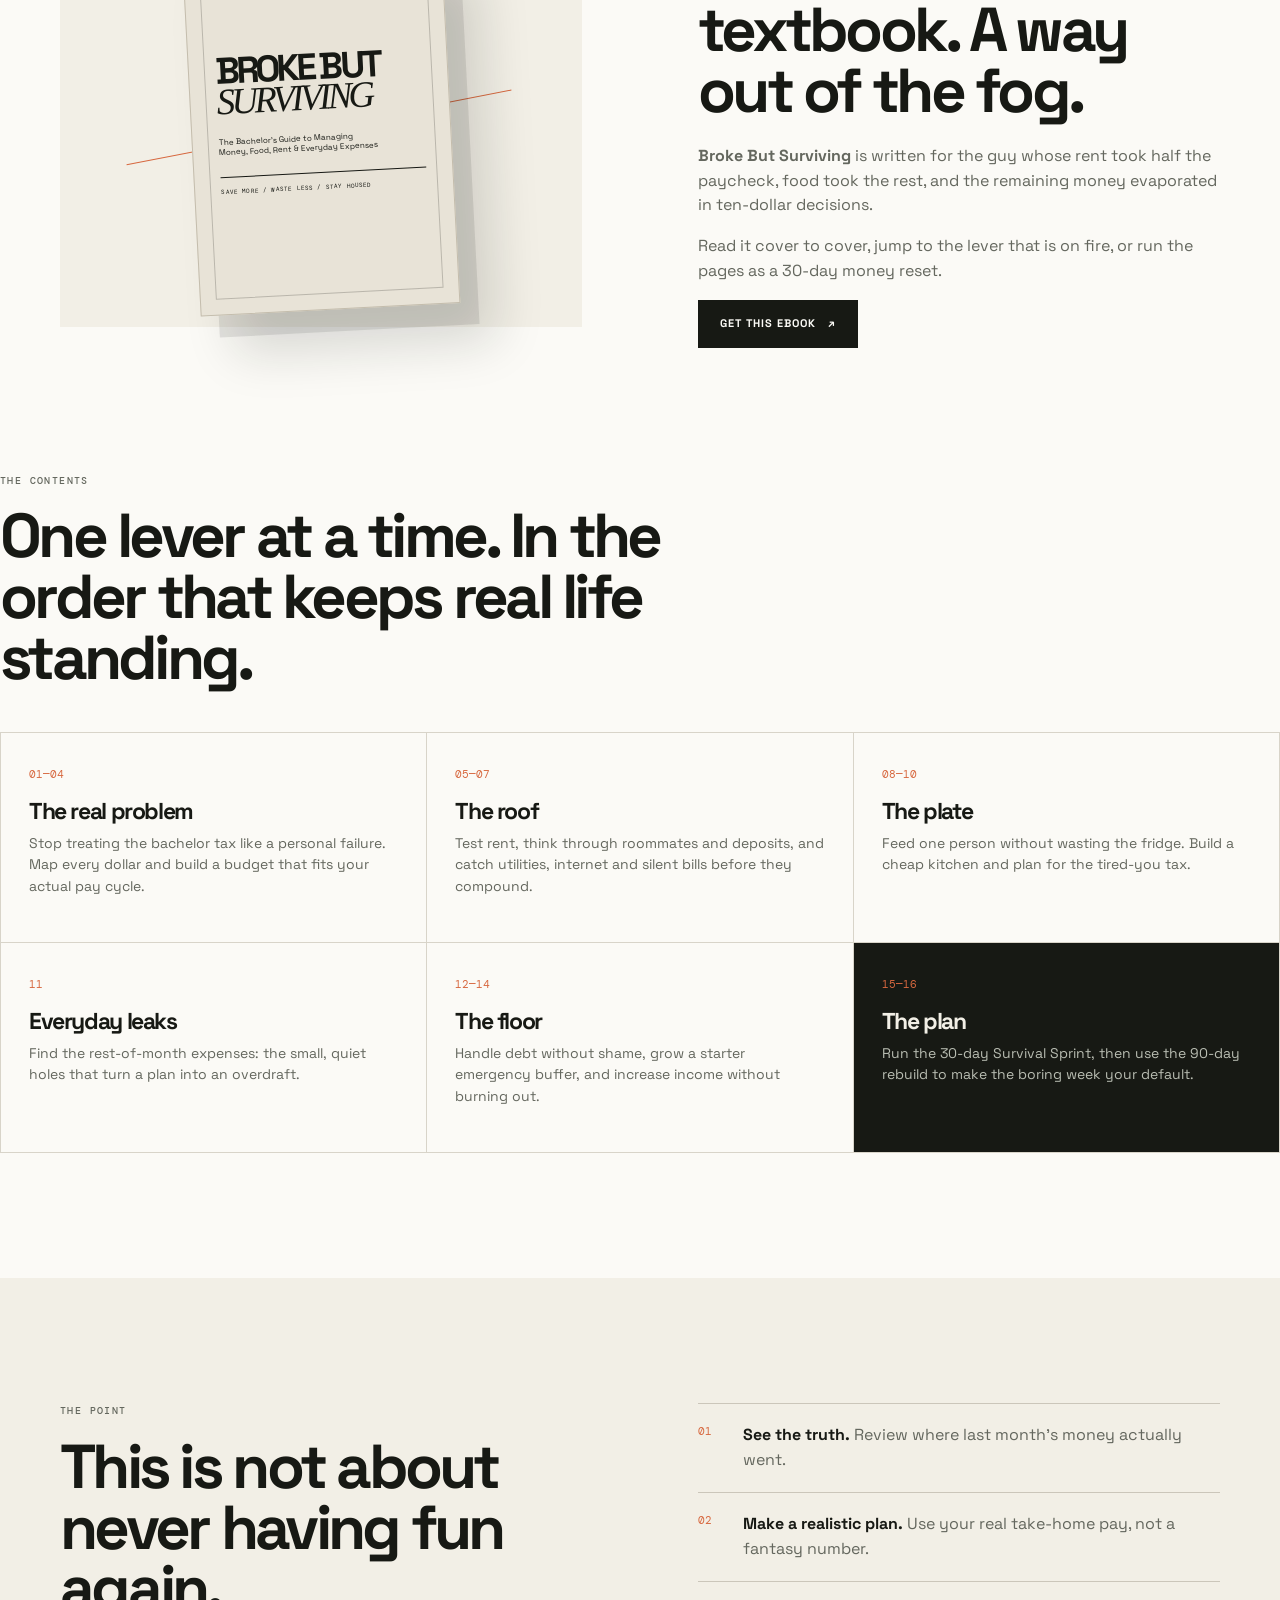
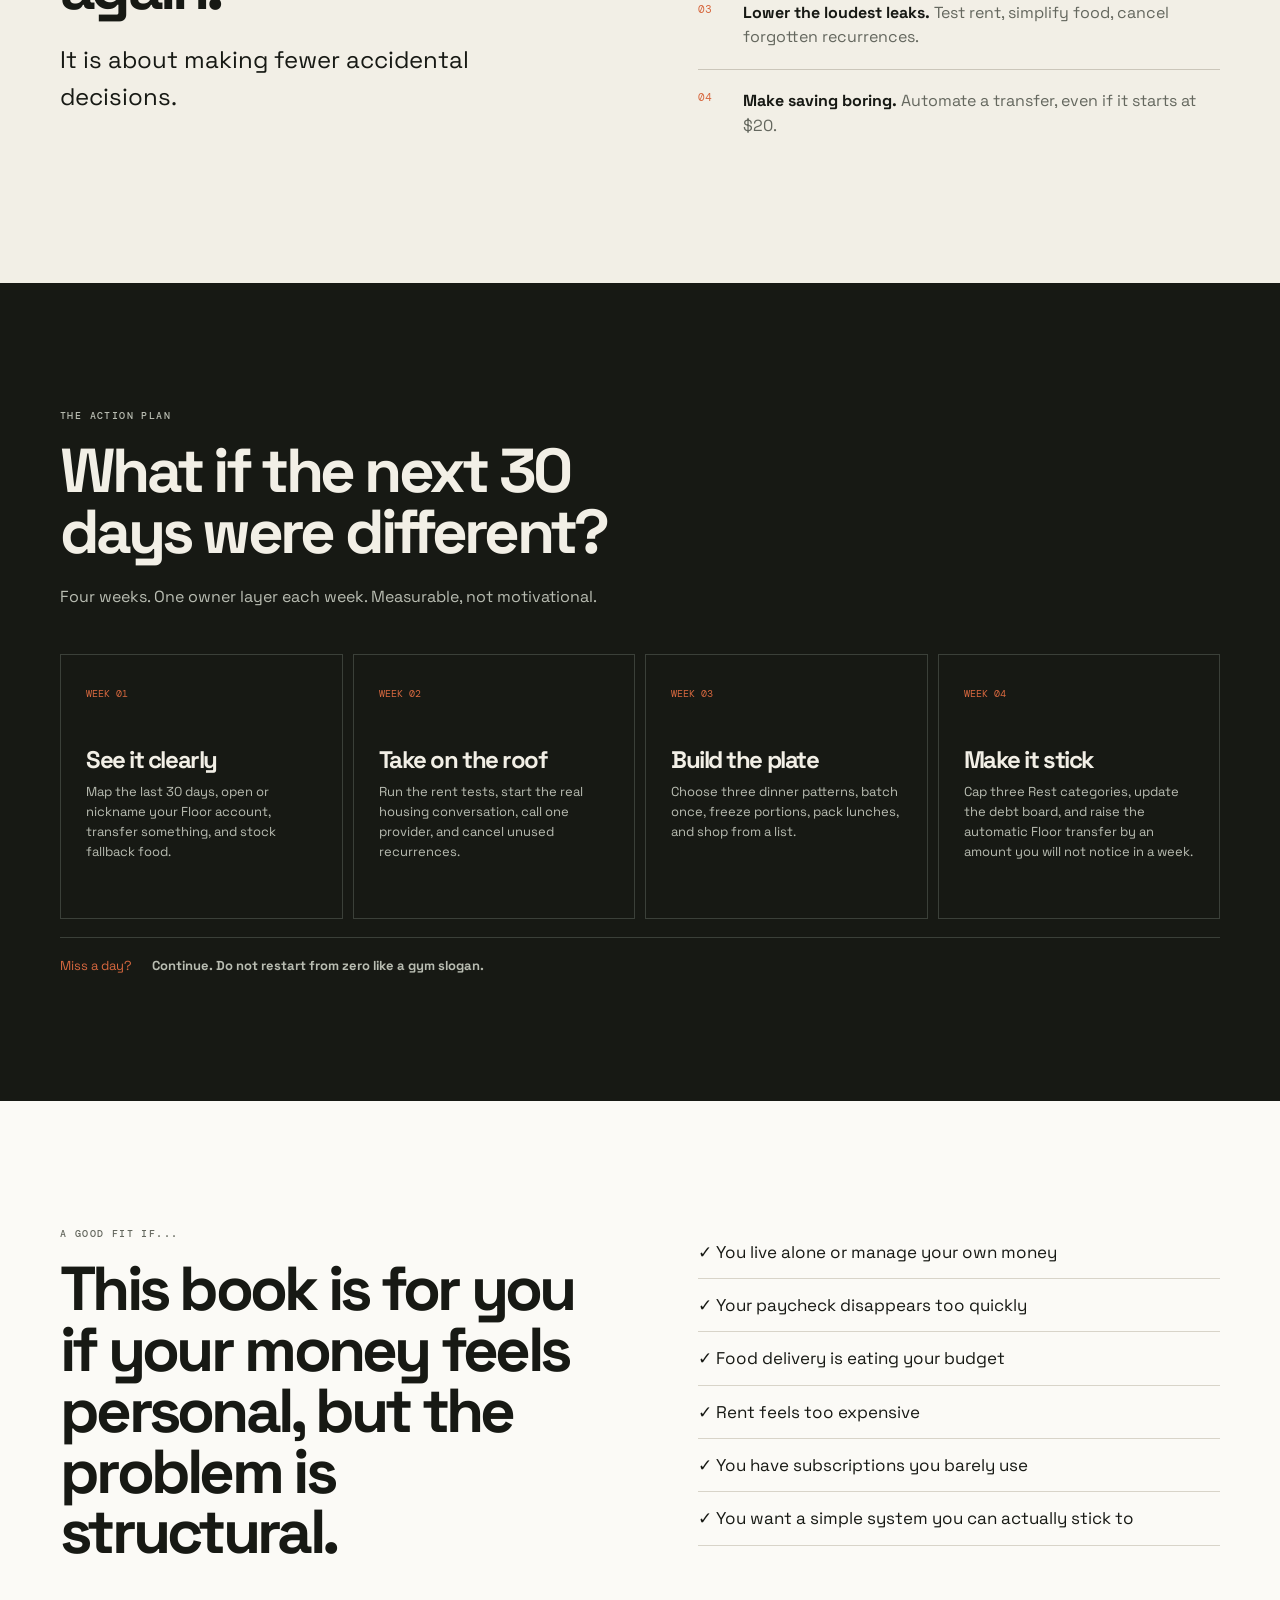
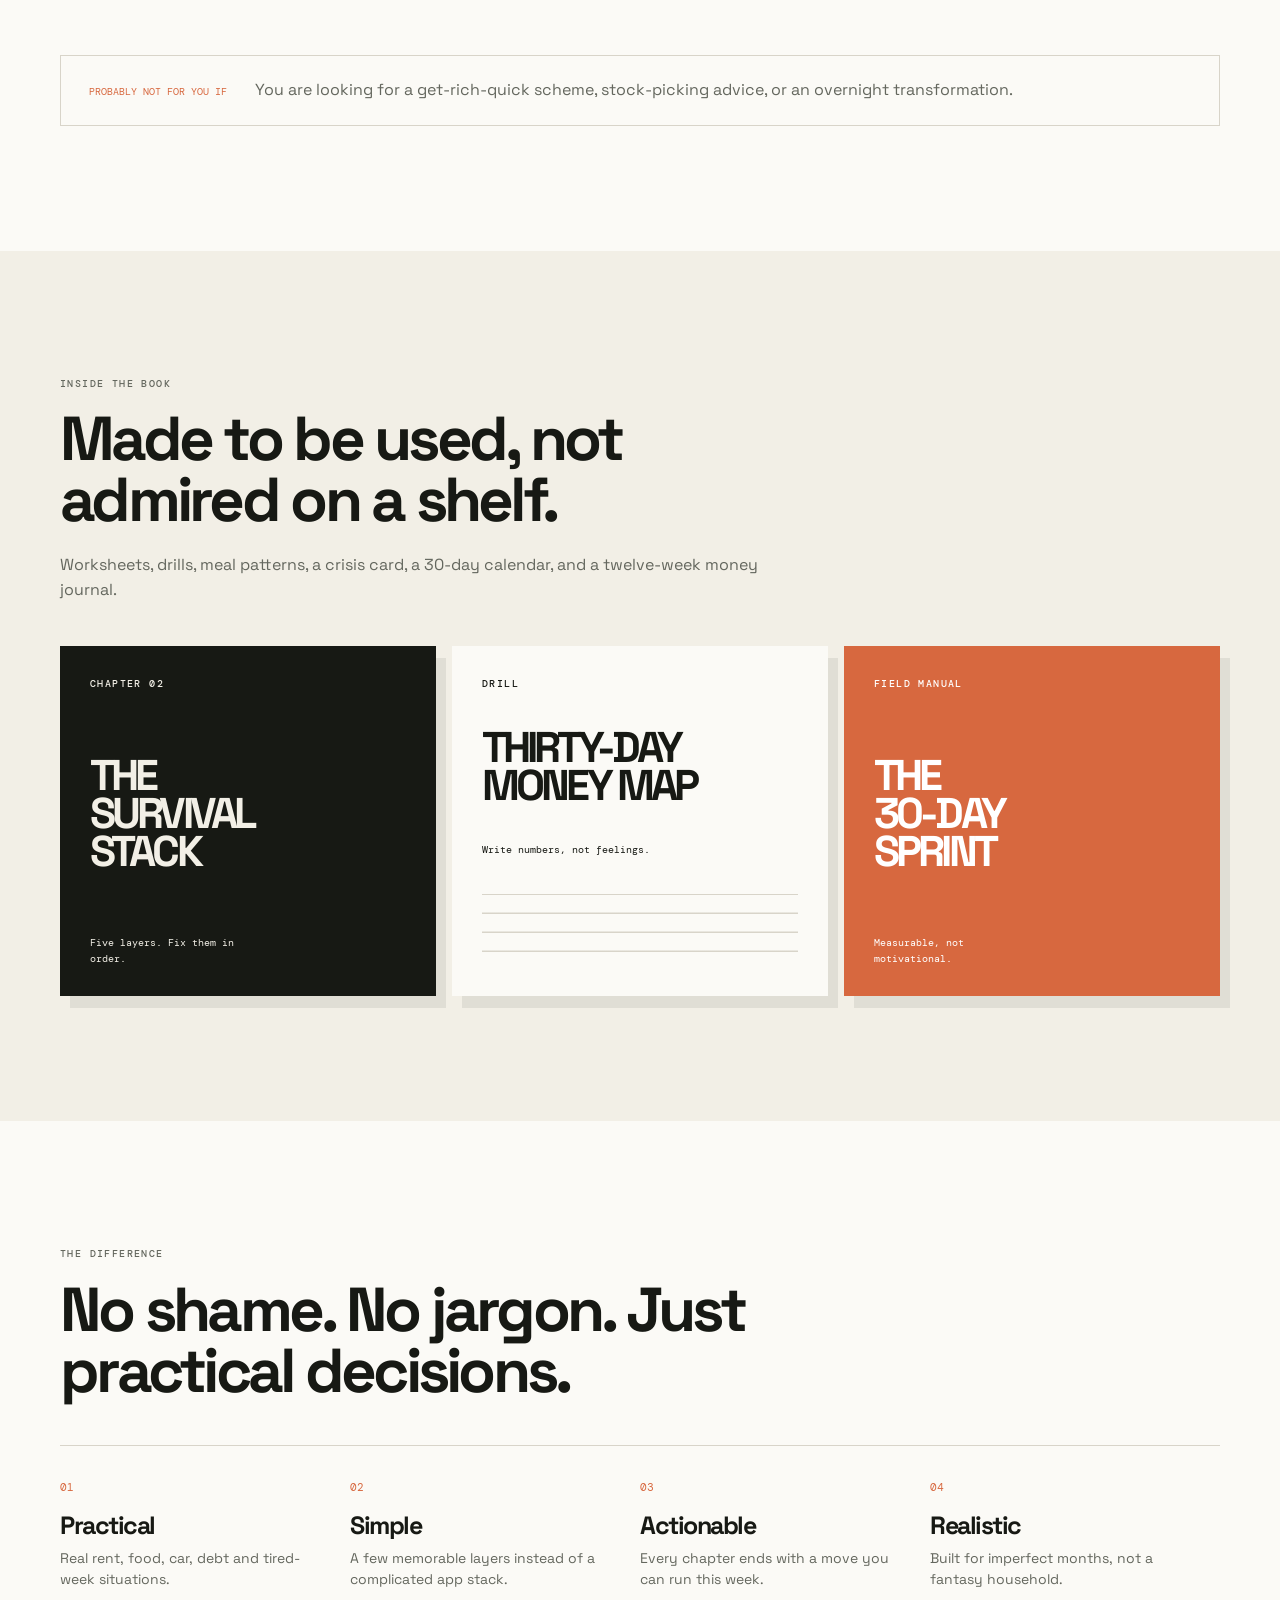
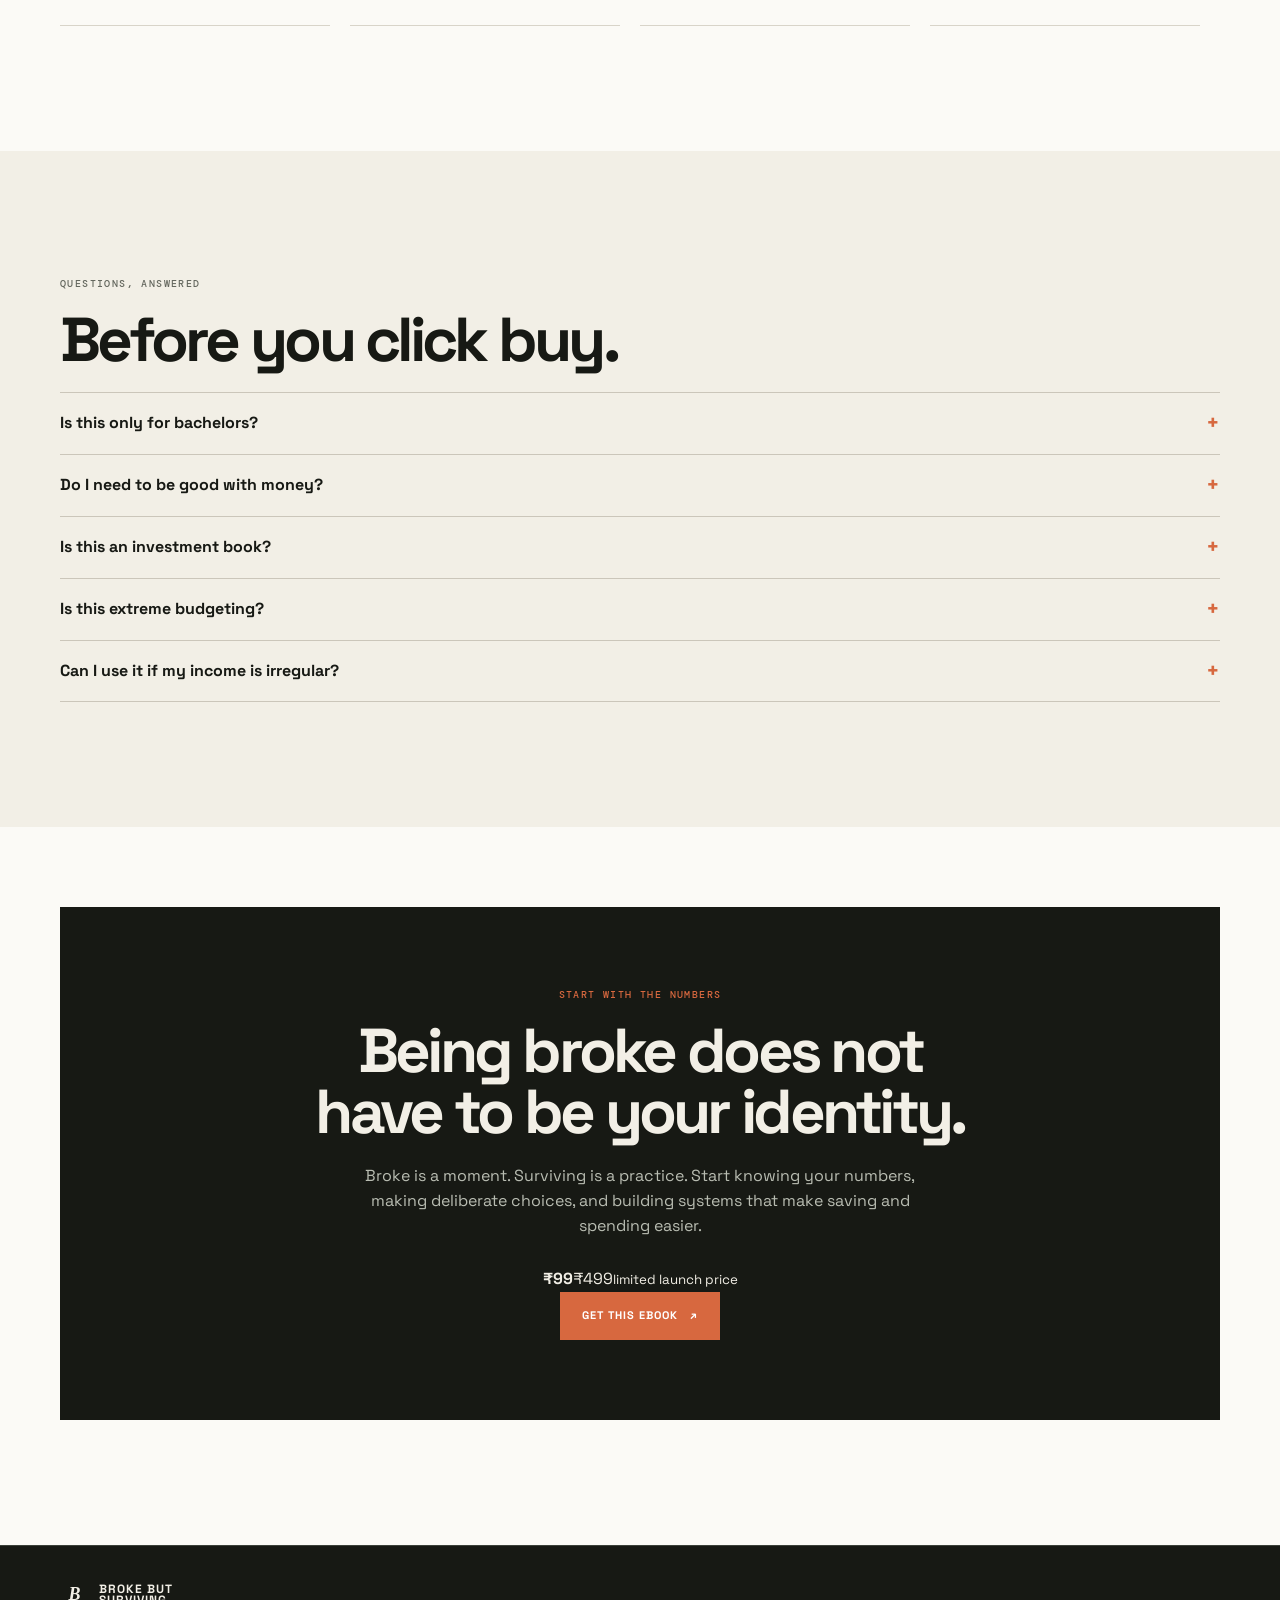
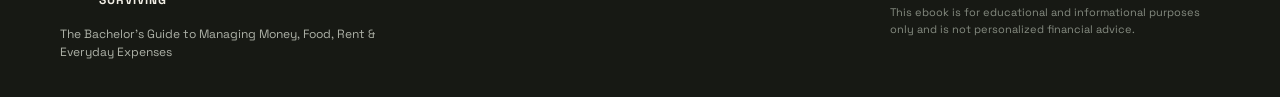
==== commit 03fff631: "Add files via upload" ====
--- a/index.html
+++ b/index.html
@@ -24,6 +24,7 @@
           <p class="eyebrow">A practical money manual for one-income households</p>
           <h1>Your paycheck shouldn't disappear before the month does.</h1>
           <p class="hero-lede">A no-shame playbook for bachelors who want to manage rent, food, bills, spending and savings without living like a monk.</p>
+          <div class="offer-price" aria-label="Current price 99 rupees, original price 499 rupees"><strong>₹99</strong><span>₹499</span><small>limited launch price</small></div>
           <div class="hero-actions"><a class="button button-primary" data-purchase href="PAYMENT_URL_HERE">Get this ebook <span aria-hidden="true">↗</span></a><a class="text-link" href="#inside">See what's inside <span aria-hidden="true">↓</span></a></div>
           <div class="micro-proof"><span class="dot"></span><span>Read it like a repair manual, not a novel.</span></div>
         </div>
@@ -79,7 +80,7 @@
 
     <section class="section faq-section" id="faq"><div class="shell faq-grid"><div class="reveal"><p class="eyebrow">Questions, answered</p><h2>Before you click buy.</h2></div><div class="faq-list reveal delay-1"><details><summary>Is this only for bachelors?</summary><p>The title is for the reader who asked for that frame, but the math is for anyone managing one income and one-person food waste.</p></details><details><summary>Do I need to be good with money?</summary><p>No. The book starts with the opposite assumption: you need visibility, a workable system, and a few repeatable moves.</p></details><details><summary>Is this an investment book?</summary><p>No. It focuses on everyday money management: housing, food, cashflow, debt, savings and practical income levers.</p></details><details><summary>Is this extreme budgeting?</summary><p>No. The goal is not to become a monk. It is to stop bleeding money and build a boring, fully paid month.</p></details><details><summary>Can I use it if my income is irregular?</summary><p>The book includes a method for mapping the last 90 days and budgeting the next month on the lowest of those months.</p></details></div></div></section>
 
-    <section class="section final-cta"><div class="shell final-box reveal"><p class="eyebrow accent">Start with the numbers</p><h2>Being broke does not have to be your identity.</h2><p>Broke is a moment. Surviving is a practice. Start knowing your numbers, making deliberate choices, and building systems that make saving and spending easier.</p><a class="button button-primary" data-purchase href="PAYMENT_URL_HERE">Get this ebook <span aria-hidden="true">↗</span></a></div></section>
+    <section class="section final-cta"><div class="shell final-box reveal"><p class="eyebrow accent">Start with the numbers</p><h2>Being broke does not have to be your identity.</h2><p>Broke is a moment. Surviving is a practice. Start knowing your numbers, making deliberate choices, and building systems that make saving and spending easier.</p><div class="offer-price offer-price-light" aria-label="Current price 99 rupees, original price 499 rupees"><strong>₹99</strong><span>₹499</span><small>limited launch price</small></div><a class="button button-primary" data-purchase href="PAYMENT_URL_HERE">Get this ebook <span aria-hidden="true">↗</span></a></div></section>
   </main>
   <footer class="site-footer"><div class="shell footer-inner"><div><div class="brand footer-brand"><span class="brand-mark">B</span><span>Broke But<br>Surviving</span></div><p>The Bachelor's Guide to Managing Money, Food, Rent & Everyday Expenses</p></div><p class="disclaimer">This ebook is for educational and informational purposes only and is not personalized financial advice.</p></div></footer>
   <div class="mobile-buy"><a data-purchase href="PAYMENT_URL_HERE">Get this ebook <span aria-hidden="true">↗</span></a></div>
